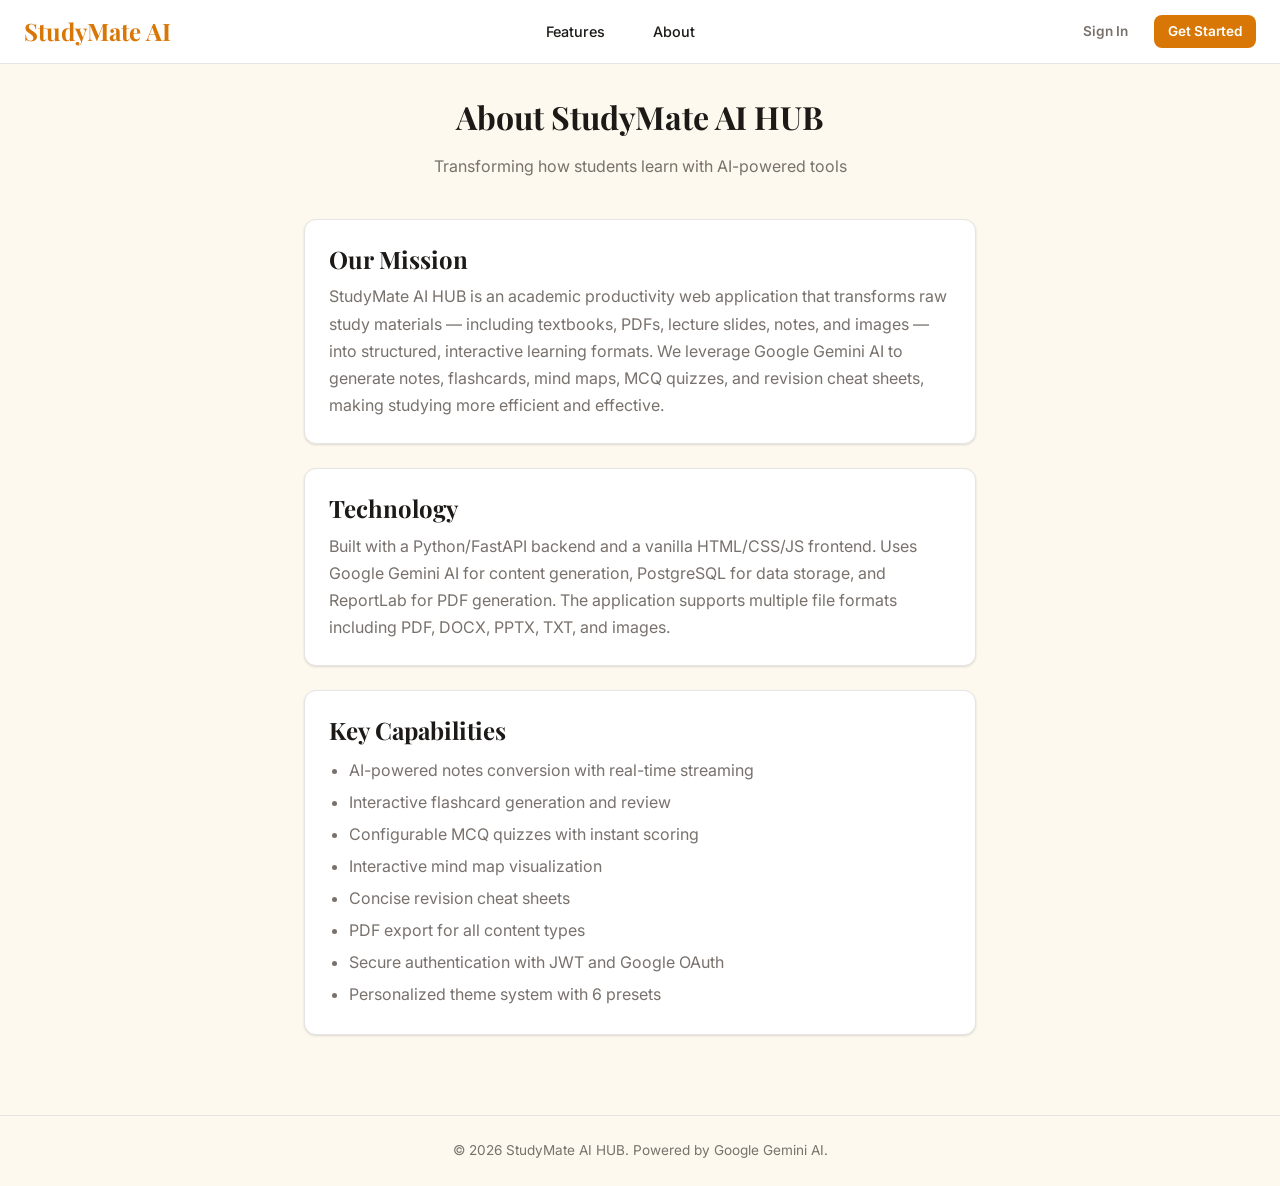
==== static/about.html @ 9b5c784d "Phase 3+4: History, PDF export, API key mgmt, profile, email service, full frontend Backend: - Histo" ====
<!DOCTYPE html>
<html lang="en" data-theme="warm-light">
<head>
  <meta charset="UTF-8">
  <meta name="viewport" content="width=device-width, initial-scale=1.0">
  <title>About — StudyMate AI HUB</title>
  <link rel="preconnect" href="https://fonts.googleapis.com">
  <link href="https://fonts.googleapis.com/css2?family=Playfair+Display:wght@400;700&family=Inter:wght@400;500;600;700&display=swap" rel="stylesheet">
  <link rel="stylesheet" href="/static/css/styles.css">
</head>
<body>
  <header>
    <nav class="navbar">
      <a href="/" class="logo">StudyMate AI</a>
      <ul class="nav-links">
        <li><a href="/features">Features</a></li>
        <li><a href="/about">About</a></li>
      </ul>
      <div id="auth-ui" class="nav-actions">
        <a href="/login" class="btn btn-ghost btn-sm">Sign In</a>
        <a href="/register" class="btn btn-primary btn-sm">Get Started</a>
      </div>
      <button class="mobile-menu-toggle" aria-label="Menu">&#9776;</button>
    </nav>
  </header>

  <main class="page-container-md">
    <h1 style="text-align:center;margin-bottom:16px;">About StudyMate AI HUB</h1>
    <p style="text-align:center;color:var(--color-muted-text);margin-bottom:40px;">Transforming how students learn with AI-powered tools</p>

    <div class="card" style="margin-bottom:24px;">
      <h2>Our Mission</h2>
      <p style="color:var(--color-muted-text);margin-top:8px;line-height:1.7;">
        StudyMate AI HUB is an academic productivity web application that transforms raw study materials — 
        including textbooks, PDFs, lecture slides, notes, and images — into structured, interactive learning formats. 
        We leverage Google Gemini AI to generate notes, flashcards, mind maps, MCQ quizzes, and revision cheat sheets, 
        making studying more efficient and effective.
      </p>
    </div>

    <div class="card" style="margin-bottom:24px;">
      <h2>Technology</h2>
      <p style="color:var(--color-muted-text);margin-top:8px;line-height:1.7;">
        Built with a Python/FastAPI backend and a vanilla HTML/CSS/JS frontend. 
        Uses Google Gemini AI for content generation, PostgreSQL for data storage, 
        and ReportLab for PDF generation. The application supports multiple file formats 
        including PDF, DOCX, PPTX, TXT, and images.
      </p>
    </div>

    <div class="card">
      <h2>Key Capabilities</h2>
      <ul style="color:var(--color-muted-text);margin-top:8px;padding-left:20px;line-height:2;">
        <li>AI-powered notes conversion with real-time streaming</li>
        <li>Interactive flashcard generation and review</li>
        <li>Configurable MCQ quizzes with instant scoring</li>
        <li>Interactive mind map visualization</li>
        <li>Concise revision cheat sheets</li>
        <li>PDF export for all content types</li>
        <li>Secure authentication with JWT and Google OAuth</li>
        <li>Personalized theme system with 6 presets</li>
      </ul>
    </div>
  </main>

  <footer class="footer">
    <p>&copy; 2026 StudyMate AI HUB. Powered by Google Gemini AI.</p>
  </footer>

  <script type="module" src="/static/js/main.js"></script>
</body>
</html>
---- static/css/styles.css ----
:root {
  --color-primary: #d97706;
  --color-background: #fef9ef;
  --color-card: #ffffff;
  --color-text: #1c1917;
  --color-muted-text: #78716c;
  --color-border: #e7e5e4;
  --color-success: #16a34a;
  --color-error: #dc2626;
  --color-warning: #f59e0b;
  --font-heading: 'Playfair Display', Georgia, serif;
  --font-body: 'Inter', system-ui, sans-serif;
  --radius: 12px;
  --shadow: 0 1px 3px rgba(0,0,0,0.08), 0 1px 2px rgba(0,0,0,0.06);
  --shadow-lg: 0 4px 12px rgba(0,0,0,0.1);
  --transition: 200ms ease;
}

[data-theme="pure-light"] {
  --color-primary: #0284c7;
  --color-background: #f0f9ff;
  --color-card: #ffffff;
  --color-text: #0c4a6e;
  --color-muted-text: #64748b;
  --color-border: #e2e8f0;
}

[data-theme="warm-dark"] {
  --color-primary: #f59e0b;
  --color-background: #1c1917;
  --color-card: #292524;
  --color-text: #fafaf9;
  --color-muted-text: #a8a29e;
  --color-border: #44403c;
}

[data-theme="slate-dark"] {
  --color-primary: #94a3b8;
  --color-background: #0f172a;
  --color-card: #1e293b;
  --color-text: #f1f5f9;
  --color-muted-text: #94a3b8;
  --color-border: #334155;
}

[data-theme="midnight-ambient"] {
  --color-primary: #6366f1;
  --color-background: #020617;
  --color-card: #0f172a;
  --color-text: #e0e7ff;
  --color-muted-text: #818cf8;
  --color-border: #1e1b4b;
}

[data-theme="forest-ambient"] {
  --color-primary: #10b981;
  --color-background: #022c22;
  --color-card: #064e3b;
  --color-text: #d1fae5;
  --color-muted-text: #6ee7b7;
  --color-border: #065f46;
}

*, *::before, *::after { box-sizing: border-box; margin: 0; padding: 0; }

html { scroll-behavior: smooth; }

body {
  font-family: var(--font-body);
  background: var(--color-background);
  color: var(--color-text);
  line-height: 1.6;
  min-height: 100vh;
  transition: background var(--transition), color var(--transition);
}

h1, h2, h3, h4, h5, h6 {
  font-family: var(--font-heading);
  font-weight: 700;
  line-height: 1.3;
}

a { color: var(--color-primary); text-decoration: none; transition: opacity var(--transition); }
a:hover { opacity: 0.8; }

/* Navbar */
.navbar {
  position: sticky; top: 0; z-index: 50;
  background: var(--color-card);
  border-bottom: 1px solid var(--color-border);
  padding: 0 24px;
  height: 64px;
  display: flex; align-items: center; justify-content: space-between;
  transition: background var(--transition), border-color var(--transition);
}

.navbar .logo {
  font-family: var(--font-heading);
  font-size: 1.5rem; font-weight: 700;
  color: var(--color-primary);
  display: flex; align-items: center; gap: 8px;
}

.navbar .nav-links { display: flex; align-items: center; gap: 24px; list-style: none; }
.navbar .nav-links a {
  color: var(--color-text);
  font-size: 0.9rem; font-weight: 500;
  padding: 8px 12px; border-radius: 8px;
  transition: background var(--transition), color var(--transition);
}
.navbar .nav-links a:hover { background: var(--color-background); color: var(--color-primary); }

.navbar .nav-actions { display: flex; align-items: center; gap: 12px; }

.btn {
  display: inline-flex; align-items: center; justify-content: center; gap: 8px;
  padding: 10px 20px; border-radius: 8px;
  font-family: var(--font-body); font-size: 0.9rem; font-weight: 600;
  border: none; cursor: pointer;
  transition: all var(--transition);
}
.btn-primary { background: var(--color-primary); color: white; }
.btn-primary:hover { filter: brightness(1.1); transform: translateY(-1px); }
.btn-secondary { background: var(--color-card); color: var(--color-text); border: 1px solid var(--color-border); }
.btn-secondary:hover { border-color: var(--color-primary); color: var(--color-primary); }
.btn-ghost { background: transparent; color: var(--color-muted-text); }
.btn-ghost:hover { background: var(--color-background); color: var(--color-text); }
.btn-danger { background: var(--color-error); color: white; }
.btn-danger:hover { filter: brightness(1.1); }
.btn-sm { padding: 6px 14px; font-size: 0.85rem; }
.btn-lg { padding: 14px 28px; font-size: 1rem; }
.btn:disabled { opacity: 0.5; cursor: not-allowed; transform: none; }

/* Card */
.card {
  background: var(--color-card);
  border: 1px solid var(--color-border);
  border-radius: var(--radius);
  padding: 24px;
  box-shadow: var(--shadow);
  transition: background var(--transition), border-color var(--transition), box-shadow var(--transition);
}
.card:hover { box-shadow: var(--shadow-lg); }

/* Form */
.form-group { margin-bottom: 16px; }
.form-group label {
  display: block; font-size: 0.85rem; font-weight: 600;
  margin-bottom: 6px; color: var(--color-text);
}
.form-input {
  width: 100%; padding: 10px 14px; border-radius: 8px;
  border: 1px solid var(--color-border);
  background: var(--color-background);
  color: var(--color-text);
  font-family: var(--font-body); font-size: 0.95rem;
  transition: border-color var(--transition), box-shadow var(--transition);
}
.form-input:focus { outline: none; border-color: var(--color-primary); box-shadow: 0 0 0 3px color-mix(in srgb, var(--color-primary) 20%, transparent); }
.form-input::placeholder { color: var(--color-muted-text); }
select.form-input { cursor: pointer; }

/* Layout */
.page-container { max-width: 1200px; margin: 0 auto; padding: 32px 24px; }
.page-container-sm { max-width: 480px; margin: 0 auto; padding: 32px 24px; }
.page-container-md { max-width: 720px; margin: 0 auto; padding: 32px 24px; }

.flex { display: flex; }
.flex-col { flex-direction: column; }
.items-center { align-items: center; }
.justify-center { justify-content: center; }
.justify-between { justify-content: space-between; }
.gap-2 { gap: 8px; }
.gap-3 { gap: 12px; }
.gap-4 { gap: 16px; }
.gap-6 { gap: 24px; }
.gap-8 { gap: 32px; }

.grid { display: grid; }
.grid-2 { grid-template-columns: repeat(auto-fit, minmax(280px, 1fr)); }
.grid-3 { grid-template-columns: repeat(auto-fit, minmax(220px, 1fr)); }

/* Auth pages */
.auth-page {
  min-height: 100vh;
  display: flex; align-items: center; justify-content: center;
  padding: 24px;
}

.auth-card {
  background: var(--color-card);
  border: 1px solid var(--color-border);
  border-radius: 16px;
  padding: 40px;
  width: 100%; max-width: 420px;
  box-shadow: var(--shadow-lg);
}

.auth-card h1 {
  font-size: 1.75rem; margin-bottom: 4px;
  text-align: center;
}
.auth-card .subtitle {
  color: var(--color-muted-text); font-size: 0.9rem;
  text-align: center; margin-bottom: 24px;
}

.auth-divider {
  display: flex; align-items: center; gap: 12px;
  margin: 20px 0; color: var(--color-muted-text); font-size: 0.85rem;
}
.auth-divider::before, .auth-divider::after {
  content: ''; flex: 1; height: 1px; background: var(--color-border);
}

/* Upload area */
.upload-zone {
  border: 2px dashed var(--color-border);
  border-radius: var(--radius);
  padding: 40px 24px;
  text-align: center;
  cursor: pointer;
  transition: all var(--transition);
  background: var(--color-background);
}
.upload-zone:hover, .upload-zone.drag-over {
  border-color: var(--color-primary);
  background: color-mix(in srgb, var(--color-primary) 8%, var(--color-background));
}
.upload-zone .icon { font-size: 2.5rem; color: var(--color-primary); margin-bottom: 12px; }
.upload-zone p { color: var(--color-muted-text); font-size: 0.9rem; }

.progress-bar {
  height: 6px; background: var(--color-border); border-radius: 3px;
  margin-top: 16px; overflow: hidden;
}
.progress-bar .fill {
  height: 100%; background: var(--color-primary);
  border-radius: 3px; transition: width 300ms ease;
}

/* Feature output */
.feature-output { margin-top: 24px; }

/* Flashcard */
.flashcard {
  width: 100%; max-width: 480px; height: 280px;
  perspective: 1000px; margin: 0 auto; cursor: pointer;
}
.flashcard-inner {
  position: relative; width: 100%; height: 100%;
  transition: transform 0.5s;
  transform-style: preserve-3d;
}
.flashcard.flipped .flashcard-inner { transform: rotateY(180deg); }
.flashcard-front, .flashcard-back {
  position: absolute; width: 100%; height: 100%;
  backface-visibility: hidden;
  border-radius: var(--radius);
  display: flex; align-items: center; justify-content: center;
  padding: 32px; text-align: center;
  background: var(--color-card);
  border: 1px solid var(--color-border);
  box-shadow: var(--shadow-lg);
}
.flashcard-back { transform: rotateY(180deg); background: color-mix(in srgb, var(--color-primary) 8%, var(--color-card)); }
.flashcard-front .label, .flashcard-back .label {
  position: absolute; top: 12px; font-size: 0.75rem;
  text-transform: uppercase; letter-spacing: 1px;
  color: var(--color-muted-text);
}

/* Quiz */
.quiz-option {
  display: block; width: 100%; padding: 14px 18px;
  border: 2px solid var(--color-border); border-radius: 10px;
  background: var(--color-card); cursor: pointer;
  text-align: left; font-family: var(--font-body);
  font-size: 0.95rem; color: var(--color-text);
  transition: all var(--transition);
}
.quiz-option:hover { border-color: var(--color-primary); }
.quiz-option.selected { border-color: var(--color-primary); background: color-mix(in srgb, var(--color-primary) 12%, var(--color-card)); }
.quiz-option.correct { border-color: var(--color-success); background: color-mix(in srgb, var(--color-success) 12%, var(--color-card)); }
.quiz-option.incorrect { border-color: var(--color-error); background: color-mix(in srgb, var(--color-error) 12%, var(--color-card)); }

/* Mind Map Canvas */
#mindmap-canvas {
  width: 100%; height: 500px;
  border: 1px solid var(--color-border);
  border-radius: var(--radius);
  background: var(--color-card);
  cursor: grab;
}
#mindmap-canvas:active { cursor: grabbing; }

/* Loading spinner */
.spinner {
  width: 32px; height: 32px;
  border: 3px solid var(--color-border);
  border-top-color: var(--color-primary);
  border-radius: 50%;
  animation: spin 0.7s linear infinite;
}
@keyframes spin { to { transform: rotate(360deg); } }

.loading-state {
  display: flex; flex-direction: column; align-items: center;
  gap: 12px; padding: 40px;
  color: var(--color-muted-text);
}

/* SSE output streaming */
.streaming-content {
  line-height: 1.8;
}
.streaming-content h1, .streaming-content h2, .streaming-content h3 {
  margin-top: 20px; margin-bottom: 8px;
}
.streaming-content p { margin-bottom: 12px; }
.streaming-content ul, .streaming-content ol { padding-left: 24px; margin-bottom: 12px; }
.streaming-content li { margin-bottom: 4px; }
.streaming-content code {
  background: var(--color-background); padding: 2px 6px;
  border-radius: 4px; font-size: 0.9em;
}
.streaming-content pre {
  background: var(--color-background); padding: 16px; border-radius: 8px;
  overflow-x: auto; margin-bottom: 16px;
}
.streaming-content pre code { background: none; padding: 0; }

/* History Sidebar */
.history-sidebar {
  position: fixed; left: 0; top: 64px; bottom: 0;
  width: 280px; background: var(--color-card);
  border-right: 1px solid var(--color-border);
  padding: 20px; overflow-y: auto;
  transform: translateX(-100%);
  transition: transform var(--transition);
  z-index: 40;
}
.history-sidebar.open { transform: translateX(0); }
.history-sidebar h2 { font-size: 1.1rem; margin-bottom: 12px; }
.history-item {
  padding: 12px; border-radius: 8px; cursor: pointer;
  border: 1px solid transparent;
  transition: all var(--transition); margin-bottom: 6px;
}
.history-item:hover { background: var(--color-background); border-color: var(--color-border); }
.history-item .title { font-weight: 600; font-size: 0.85rem; }
.history-item .meta { font-size: 0.75rem; color: var(--color-muted-text); margin-top: 4px; }

/* Toast */
.toast {
  position: fixed; top: 80px; right: 24px; z-index: 100;
  padding: 14px 20px; border-radius: 10px;
  font-size: 0.9rem; font-weight: 500;
  box-shadow: var(--shadow-lg);
  transform: translateX(120%); opacity: 0;
  transition: all 300ms ease;
  max-width: 360px;
}
.toast.show { transform: translateX(0); opacity: 1; }
.toast.success { background: var(--color-success); color: white; }
.toast.error { background: var(--color-error); color: white; }
.toast.info { background: var(--color-primary); color: white; }

/* Theme picker */
.theme-grid { display: grid; grid-template-columns: repeat(auto-fit, minmax(100px, 1fr)); gap: 12px; }
.theme-option {
  padding: 16px 12px; border-radius: 10px; cursor: pointer;
  text-align: center; font-size: 0.8rem; font-weight: 500;
  border: 2px solid transparent; transition: all var(--transition);
}
.theme-option:hover { border-color: var(--color-border); }
.theme-option.active { border-color: var(--color-primary); }
.theme-option .preview {
  width: 100%; height: 40px; border-radius: 6px; margin-bottom: 8px;
}

/* Stats cards */
.stat-card {
  text-align: center; padding: 20px;
}
.stat-card .value { font-size: 2rem; font-weight: 700; color: var(--color-primary); }
.stat-card .label { font-size: 0.85rem; color: var(--color-muted-text); margin-top: 4px; }

/* Footer */
.footer {
  text-align: center; padding: 24px;
  color: var(--color-muted-text); font-size: 0.85rem;
  border-top: 1px solid var(--color-border);
  margin-top: 48px;
}

/* Responsive */
.mobile-menu-toggle { display: none; background: none; border: none; font-size: 1.5rem; cursor: pointer; color: var(--color-text); }

@media (max-width: 768px) {
  .mobile-menu-toggle { display: block; }
  .navbar .nav-links { display: none; }
  .navbar .nav-links.open { display: flex; flex-direction: column; position: absolute; top: 64px; left: 0; right: 0; background: var(--color-card); padding: 16px; border-bottom: 1px solid var(--color-border); gap: 8px; }
  .history-sidebar { width: 100%; }
  .page-container { padding: 20px 16px; }
  .auth-card { padding: 24px; }
}

/* Scrollbar */
::-webkit-scrollbar { width: 8px; }
::-webkit-scrollbar-track { background: transparent; }
::-webkit-scrollbar-thumb { background: var(--color-border); border-radius: 4px; }
::-webkit-scrollbar-thumb:hover { background: var(--color-muted-text); }
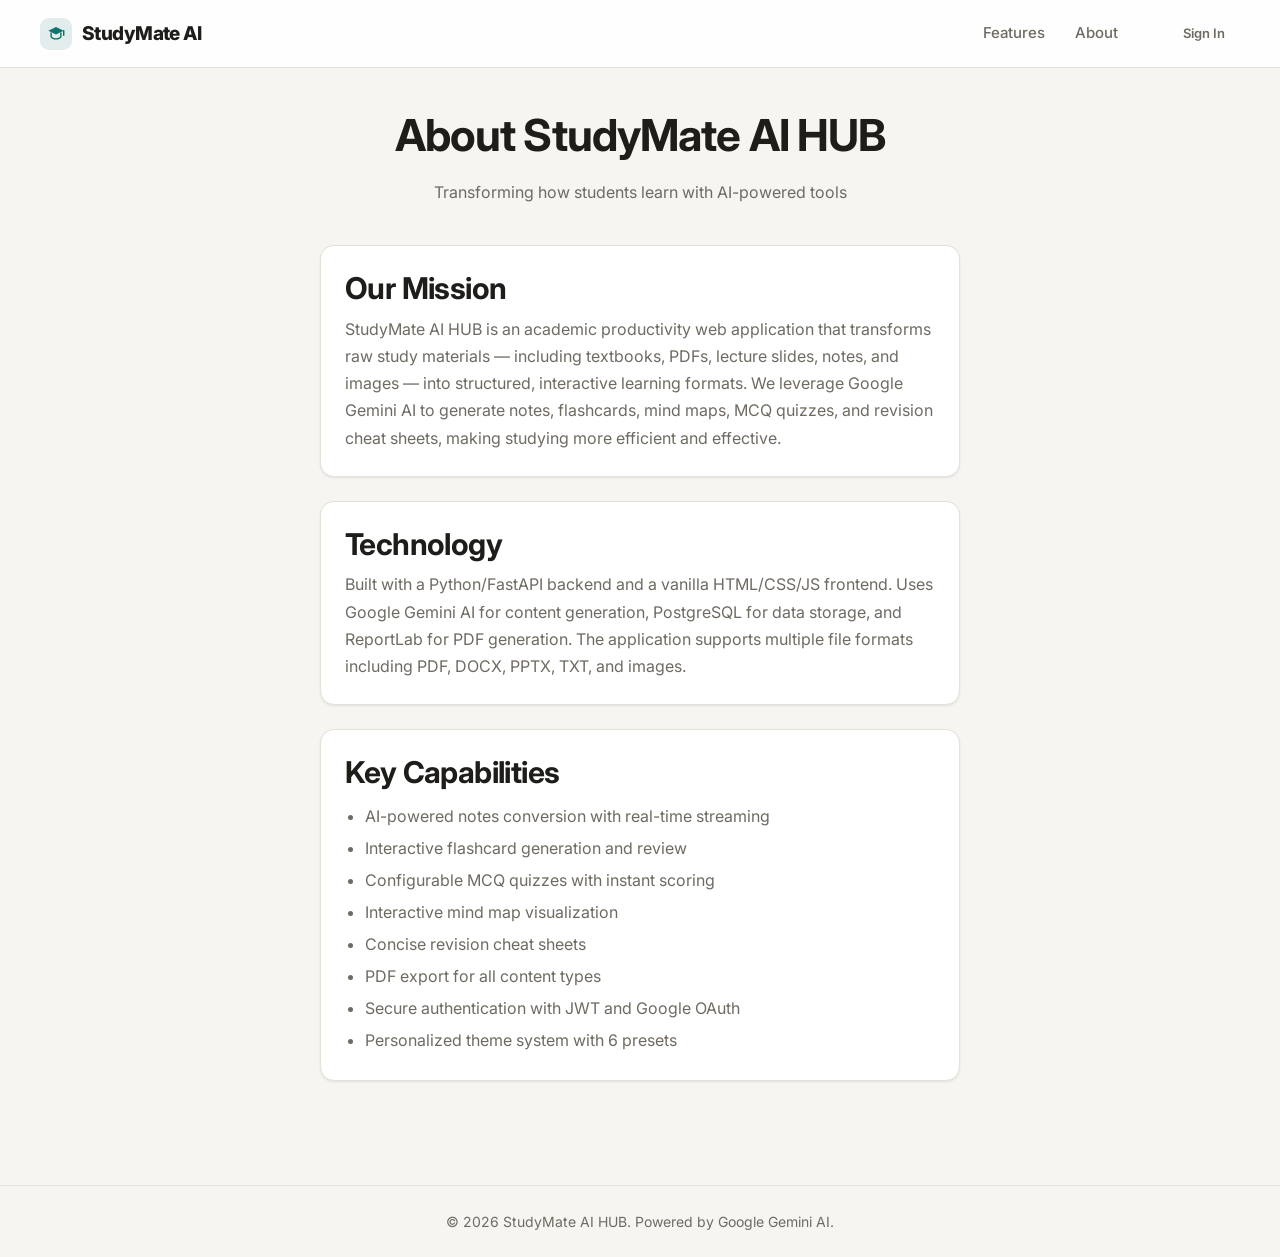
==== commit acdea89e: "Redesign authenticated home page and hide generation controls after successful generation - Replace " ====
--- a/static/about.html
+++ b/static/about.html
@@ -5,26 +5,43 @@
   <meta name="viewport" content="width=device-width, initial-scale=1.0">
   <title>About — StudyMate AI HUB</title>
   <link rel="preconnect" href="https://fonts.googleapis.com">
-  <link href="https://fonts.googleapis.com/css2?family=Playfair+Display:wght@400;700&family=Inter:wght@400;500;600;700&display=swap" rel="stylesheet">
-  <link rel="stylesheet" href="/static/css/styles.css">
+  <link rel="preconnect" href="https://fonts.gstatic.com" crossorigin>
+  <link href="https://fonts.googleapis.com/css2?family=Inter:wght@400;500;600;700;800&display=swap" rel="stylesheet">
+  <link rel="stylesheet" href="/static/css/styles.css?v=8">
 </head>
 <body>
   <header>
-    <nav class="navbar">
-      <a href="/" class="logo">StudyMate AI</a>
-      <ul class="nav-links">
-        <li><a href="/features">Features</a></li>
-        <li><a href="/about">About</a></li>
-      </ul>
-      <div id="auth-ui" class="nav-actions">
-        <a href="/login" class="btn btn-ghost btn-sm">Sign In</a>
-        <a href="/register" class="btn btn-primary btn-sm">Get Started</a>
+    <a class="skip-link" href="#main-content">Skip to content</a>
+    <nav class="navbar" aria-label="Main navigation">
+      <a href="/" class="logo">
+        <svg class="logo-mark" width="32" height="32" viewBox="0 0 32 32" fill="none" aria-hidden="true">
+          <path d="M16 7.5 6.5 12l9.5 4.75L25.5 12 16 7.5Z" fill="currentColor"/>
+          <path d="M10 14.75V19c0 1.5 2.75 3 6 3s6-1.5 6-3v-4.25" stroke="currentColor" stroke-width="1.8" stroke-linecap="round" stroke-linejoin="round"/>
+          <path d="M25.5 12v5.5" stroke="currentColor" stroke-width="1.8" stroke-linecap="round"/>
+        </svg>
+        StudyMate AI
+      </a>
+      <div class="nav-menu" id="nav-menu">
+        <ul class="nav-links">
+          <li class="nav-item nav-app"><a href="/feature/notes">Notes</a></li>
+          <li class="nav-item nav-app"><a href="/feature/flashcards">Flashcards</a></li>
+          <li class="nav-item nav-app"><a href="/feature/quiz">Quiz</a></li>
+          <li class="nav-item nav-app"><a href="/feature/mindmap">Mind Map</a></li>
+          <li class="nav-item nav-app"><a href="/feature/revision">Revision</a></li>
+          <li class="nav-item nav-app"><a href="/history">History</a></li>
+          <li class="nav-item nav-guest"><a href="/features">Features</a></li>
+          <li class="nav-item nav-guest"><a href="/about">About</a></li>
+        </ul>
+        <div id="auth-ui" class="nav-actions"></div>
       </div>
-      <button class="mobile-menu-toggle" aria-label="Menu">&#9776;</button>
+      <button class="mobile-menu-toggle" aria-label="Open menu" aria-expanded="false" aria-controls="nav-menu">
+        <svg class="icon-open" width="20" height="20" viewBox="0 0 24 24" fill="none" stroke="currentColor" stroke-width="2" stroke-linecap="round" aria-hidden="true"><path d="M4 7h16M4 12h16M4 17h16"/></svg>
+        <svg class="icon-close" width="20" height="20" viewBox="0 0 24 24" fill="none" stroke="currentColor" stroke-width="2" stroke-linecap="round" aria-hidden="true"><path d="M6 6l12 12M18 6 6 18"/></svg>
+      </button>
     </nav>
   </header>
 
-  <main class="page-container-md">
+  <main class="page-container-md" id="main-content">
     <h1 style="text-align:center;margin-bottom:16px;">About StudyMate AI HUB</h1>
     <p style="text-align:center;color:var(--color-muted-text);margin-bottom:40px;">Transforming how students learn with AI-powered tools</p>
 
@@ -67,6 +84,6 @@
     <p>&copy; 2026 StudyMate AI HUB. Powered by Google Gemini AI.</p>
   </footer>
 
-  <script type="module" src="/static/js/main.js"></script>
+  <script type="module" src="/static/js/main.js?v=8"></script>
 </body>
 </html>
--- a/static/css/styles.css
+++ b/static/css/styles.css
@@ -1,413 +1,3371 @@
+/* =========================================================================
+   Design tokens
+   ========================================================================= */
+
 :root {
-  --color-primary: #d97706;
-  --color-background: #fef9ef;
+  /* Brand — one confident primary color */
+  --color-primary: #0f766e;
+  --color-primary-strong: color-mix(in srgb, var(--color-primary) 82%, #000);
+  --color-primary-contrast: #ffffff;
+  /* Surfaces */
+  --color-background: #f7f5f1;
   --color-card: #ffffff;
-  --color-text: #1c1917;
-  --color-muted-text: #78716c;
-  --color-border: #e7e5e4;
-  --color-success: #16a34a;
+  --color-text: #1f1d1a;
+  --color-muted-text: #6f6a62;
+  --color-border: #e6e2da;
+  /* Feedback */
+  --color-success: #15803d;
   --color-error: #dc2626;
-  --color-warning: #f59e0b;
-  --font-heading: 'Playfair Display', Georgia, serif;
-  --font-body: 'Inter', system-ui, sans-serif;
-  --radius: 12px;
-  --shadow: 0 1px 3px rgba(0,0,0,0.08), 0 1px 2px rgba(0,0,0,0.06);
-  --shadow-lg: 0 4px 12px rgba(0,0,0,0.1);
-  --transition: 200ms ease;
-}
+  --color-warning: #b45309;
+  /* Aliases (kept in sync dynamically — themes + custom theme set the names above) */
+  --color-surface: var(--color-card);
+  --color-muted: var(--color-muted-text);
+  /* Typography */
+  --font-heading: 'Inter', system-ui, -apple-system, 'Segoe UI', sans-serif;
+  --font-body: 'Inter', system-ui, -apple-system, 'Segoe UI', sans-serif;
+  --fs-page: clamp(2.125rem, 4.2vw, 2.75rem);
+  --fs-section: clamp(1.625rem, 2.6vw, 1.875rem);
+  --fs-card-title: 1.375rem;
+  --fs-body: 1rem;
+  --fs-sm: 0.9375rem;
+  --fs-xs: 0.8125rem;
+  /* Spacing */
+  --space-xs: 8px;
+  --space-sm: 12px;
+  --space-md: 16px;
+  --space-lg: 24px;
+  --space-xl: 40px;
+  --space-2xl: 64px;
+  /* Radius */
+  --radius-sm: 8px;
+  --radius-md: 10px;
+  --radius-lg: 14px;
+  /* Shadows — soft, restrained */
+  --shadow-sm: 0 1px 2px rgba(20, 20, 18, 0.05), 0 1px 3px rgba(20, 20, 18, 0.04);
+  --shadow-md: 0 2px 4px rgba(20, 20, 18, 0.05), 0 8px 20px rgba(20, 20, 18, 0.08);
+  --shadow-lg: 0 4px 8px rgba(20, 20, 18, 0.06), 0 16px 40px rgba(20, 20, 18, 0.12);
+  --shadow-xl: 0 24px 60px rgba(20, 20, 18, 0.18);
+  /* Layout */
+  --container-width: 1200px;
+  --max-content-width: 800px;
+  /* Motion — subtle */
+  --transition: 180ms ease-out;
+}
+
+/* Theme presets */
 
 [data-theme="pure-light"] {
-  --color-primary: #0284c7;
-  --color-background: #f0f9ff;
+  --color-primary: #0369a1;
+  --color-primary-contrast: #ffffff;
+  --color-background: #f5f8fb;
   --color-card: #ffffff;
-  --color-text: #0c4a6e;
-  --color-muted-text: #64748b;
-  --color-border: #e2e8f0;
+  --color-text: #10202f;
+  --color-muted-text: #5c6b7a;
+  --color-border: #e1e8ef;
 }
 
 [data-theme="warm-dark"] {
-  --color-primary: #f59e0b;
-  --color-background: #1c1917;
-  --color-card: #292524;
-  --color-text: #fafaf9;
+  --color-primary: #2dd4bf;
+  --color-primary-strong: color-mix(in srgb, var(--color-primary) 82%, #000);
+  --color-primary-contrast: #06231f;
+  --color-background: #1b1917;
+  --color-card: #26231f;
+  --color-text: #f5f3ef;
   --color-muted-text: #a8a29e;
-  --color-border: #44403c;
+  --color-border: #3a3630;
 }
 
 [data-theme="slate-dark"] {
-  --color-primary: #94a3b8;
+  --color-primary: #38bdf8;
+  --color-primary-strong: color-mix(in srgb, var(--color-primary) 82%, #000);
+  --color-primary-contrast: #04222f;
   --color-background: #0f172a;
-  --color-card: #1e293b;
-  --color-text: #f1f5f9;
+  --color-card: #1c2936;
+  --color-text: #eef2f7;
   --color-muted-text: #94a3b8;
-  --color-border: #334155;
+  --color-border: #2b3a4d;
 }
 
 [data-theme="midnight-ambient"] {
-  --color-primary: #6366f1;
-  --color-background: #020617;
-  --color-card: #0f172a;
-  --color-text: #e0e7ff;
-  --color-muted-text: #818cf8;
-  --color-border: #1e1b4b;
+  --color-primary: #818cf8;
+  --color-primary-strong: color-mix(in srgb, var(--color-primary) 82%, #000);
+  --color-primary-contrast: #101127;
+  --color-background: #0b1020;
+  --color-card: #141b30;
+  --color-text: #e6e9f5;
+  --color-muted-text: #9aa3c7;
+  --color-border: #232c47;
 }
 
 [data-theme="forest-ambient"] {
-  --color-primary: #10b981;
-  --color-background: #022c22;
-  --color-card: #064e3b;
-  --color-text: #d1fae5;
-  --color-muted-text: #6ee7b7;
-  --color-border: #065f46;
-}
-
-*, *::before, *::after { box-sizing: border-box; margin: 0; padding: 0; }
-
-html { scroll-behavior: smooth; }
+  --color-primary: #34d399;
+  --color-primary-strong: color-mix(in srgb, var(--color-primary) 82%, #000);
+  --color-primary-contrast: #052e21;
+  --color-background: #071f1a;
+  --color-card: #0d2c24;
+  --color-text: #dff5ec;
+  --color-muted-text: #7fd8bd;
+  --color-border: #134a3b;
+}
+
+/* =========================================================================
+   Reset & base
+   ========================================================================= */
+
+*, *::before, *::after {
+  box-sizing: border-box;
+  margin: 0;
+  padding: 0;
+}
+
+html {
+  scroll-behavior: smooth;
+  -webkit-text-size-adjust: 100%;
+}
 
 body {
   font-family: var(--font-body);
   background: var(--color-background);
   color: var(--color-text);
-  line-height: 1.6;
+  font-size: var(--fs-body);
+  line-height: 1.65;
   min-height: 100vh;
+  overflow-x: clip;
+  text-rendering: optimizeLegibility;
+  -webkit-font-smoothing: antialiased;
   transition: background var(--transition), color var(--transition);
 }
 
 h1, h2, h3, h4, h5, h6 {
   font-family: var(--font-heading);
   font-weight: 700;
-  line-height: 1.3;
-}
-
-a { color: var(--color-primary); text-decoration: none; transition: opacity var(--transition); }
-a:hover { opacity: 0.8; }
-
-/* Navbar */
+  line-height: 1.25;
+  letter-spacing: -0.02em;
+}
+
+h1 {
+  font-size: var(--fs-page);
+}
+
+h2 {
+  font-size: var(--fs-section);
+}
+
+h3 {
+  font-size: var(--fs-card-title);
+}
+
+h4 {
+  font-size: 1.125rem;
+}
+
+p {
+  line-height: 1.65;
+}
+
+a {
+  color: var(--color-primary);
+  text-decoration: none;
+  transition: color var(--transition);
+}
+
+a:hover {
+  color: var(--color-primary-strong);
+}
+
+img, svg, video, canvas {
+  max-width: 100%;
+}
+
+button {
+  font-family: inherit;
+}
+
+[hidden] {
+  display: none !important;
+}
+
+:focus-visible {
+  outline: 2px solid var(--color-primary);
+  outline-offset: 2px;
+}
+
+::selection {
+  background: color-mix(in srgb, var(--color-primary) 22%, transparent);
+}
+
+/* =========================================================================
+   Layout utilities
+   ========================================================================= */
+
+.page-container {
+  max-width: var(--container-width);
+  margin: 0 auto;
+  padding: var(--space-xl) clamp(16px, 4vw, 40px);
+}
+
+.page-container-sm {
+  max-width: 480px;
+  margin: 0 auto;
+  padding: var(--space-xl) clamp(16px, 4vw, 40px);
+}
+
+.page-container-md {
+  max-width: 720px;
+  margin: 0 auto;
+  padding: var(--space-xl) clamp(16px, 4vw, 40px);
+}
+
+.flex {
+  display: flex;
+}
+
+.flex-col {
+  flex-direction: column;
+}
+
+.items-center {
+  align-items: center;
+}
+
+.justify-center {
+  justify-content: center;
+}
+
+.justify-between {
+  justify-content: space-between;
+}
+
+.gap-2 {
+  gap: var(--space-xs);
+}
+
+.gap-3 {
+  gap: var(--space-sm);
+}
+
+.gap-4 {
+  gap: var(--space-md);
+}
+
+.gap-6 {
+  gap: var(--space-lg);
+}
+
+.gap-8 {
+  gap: var(--space-xl);
+}
+
+.grid {
+  display: grid;
+}
+
+.grid-2 {
+  grid-template-columns: repeat(auto-fit, minmax(280px, 1fr));
+}
+
+.grid-3 {
+  grid-template-columns: repeat(auto-fit, minmax(220px, 1fr));
+}
+
+/* =========================================================================
+   Navbar
+   ========================================================================= */
+
+.skip-link {
+  position: absolute;
+  left: var(--space-md);
+  top: -64px;
+  z-index: 100;
+  padding: 10px 18px;
+  border-radius: var(--radius-md);
+  background: var(--color-primary);
+  color: var(--color-primary-contrast);
+  font-size: var(--fs-sm);
+  font-weight: 600;
+  transition: top var(--transition);
+}
+
+.skip-link:focus {
+  top: 12px;
+}
+
 .navbar {
-  position: sticky; top: 0; z-index: 50;
+  position: sticky;
+  top: 0;
+  z-index: 60;
+  height: 68px;
+  display: flex;
+  align-items: center;
+  justify-content: space-between;
+  gap: var(--space-lg);
+  padding: 0 clamp(16px, 4vw, 40px);
   background: var(--color-card);
   border-bottom: 1px solid var(--color-border);
-  padding: 0 24px;
-  height: 64px;
-  display: flex; align-items: center; justify-content: space-between;
   transition: background var(--transition), border-color var(--transition);
 }
 
+@supports ((-webkit-backdrop-filter: blur(8px)) or (backdrop-filter: blur(8px))) {
+  .navbar {
+    background: color-mix(in srgb, var(--color-card) 88%, transparent);
+    -webkit-backdrop-filter: blur(12px);
+    backdrop-filter: blur(12px);
+  }
+}
+
 .navbar .logo {
+  display: inline-flex;
+  align-items: center;
+  gap: 10px;
   font-family: var(--font-heading);
-  font-size: 1.5rem; font-weight: 700;
+  font-size: 1.1875rem;
+  font-weight: 800;
+  letter-spacing: -0.03em;
+  color: var(--color-text);
+  flex-shrink: 0;
+}
+
+.navbar .logo:hover {
+  color: var(--color-text);
+  opacity: 0.85;
+}
+
+.logo-mark {
+  flex-shrink: 0;
+  width: 32px;
+  height: 32px;
   color: var(--color-primary);
-  display: flex; align-items: center; gap: 8px;
-}
-
-.navbar .nav-links { display: flex; align-items: center; gap: 24px; list-style: none; }
+  background: color-mix(in srgb, var(--color-primary) 12%, transparent);
+  border-radius: 9px;
+  padding: 3px;
+}
+
+.nav-menu {
+  display: flex;
+  align-items: center;
+  gap: clamp(18px, 3vw, 36px);
+  margin-left: auto;
+}
+
+.navbar .nav-links {
+  display: flex;
+  align-items: center;
+  gap: 2px;
+  list-style: none;
+}
+
+.nav-item {
+  display: none;
+}
+
+.nav-item.nav-guest {
+  display: list-item;
+}
+
+body.is-authenticated .nav-item.nav-guest {
+  display: none;
+}
+
+body.is-authenticated .nav-item.nav-app {
+  display: list-item;
+}
+
+body.is-authenticated .nav-item.nav-home {
+  display: list-item;
+}
+
 .navbar .nav-links a {
+  display: block;
+  padding: 9px 14px;
+  border-radius: var(--radius-sm);
+  color: var(--color-muted-text);
+  font-size: var(--fs-sm);
+  font-weight: 500;
+  transition: background var(--transition), color var(--transition);
+}
+
+.navbar .nav-links a:hover {
   color: var(--color-text);
-  font-size: 0.9rem; font-weight: 500;
-  padding: 8px 12px; border-radius: 8px;
-  transition: background var(--transition), color var(--transition);
-}
-.navbar .nav-links a:hover { background: var(--color-background); color: var(--color-primary); }
-
-.navbar .nav-actions { display: flex; align-items: center; gap: 12px; }
+  background: color-mix(in srgb, var(--color-text) 6%, transparent);
+}
+
+.navbar .nav-links a.active {
+  color: var(--color-primary);
+  background: color-mix(in srgb, var(--color-primary) 10%, transparent);
+  font-weight: 600;
+}
+
+.nav-actions {
+  display: flex;
+  align-items: center;
+  gap: 10px;
+  flex-shrink: 0;
+}
+
+.mobile-menu-toggle {
+  display: none;
+  align-items: center;
+  justify-content: center;
+  width: 44px;
+  height: 44px;
+  margin-left: auto;
+  border: 1px solid var(--color-border);
+  border-radius: var(--radius-md);
+  background: var(--color-card);
+  color: var(--color-text);
+  cursor: pointer;
+  transition: background var(--transition), border-color var(--transition);
+}
+
+.mobile-menu-toggle:hover {
+  border-color: var(--color-primary);
+  color: var(--color-primary);
+}
+
+.mobile-menu-toggle .icon-close {
+  display: none;
+}
+
+.mobile-menu-toggle[aria-expanded="true"] .icon-open {
+  display: none;
+}
+
+.mobile-menu-toggle[aria-expanded="true"] .icon-close {
+  display: block;
+}
+
+/* =========================================================================
+   Buttons
+   ========================================================================= */
 
 .btn {
-  display: inline-flex; align-items: center; justify-content: center; gap: 8px;
-  padding: 10px 20px; border-radius: 8px;
-  font-family: var(--font-body); font-size: 0.9rem; font-weight: 600;
-  border: none; cursor: pointer;
-  transition: all var(--transition);
-}
-.btn-primary { background: var(--color-primary); color: white; }
-.btn-primary:hover { filter: brightness(1.1); transform: translateY(-1px); }
-.btn-secondary { background: var(--color-card); color: var(--color-text); border: 1px solid var(--color-border); }
-.btn-secondary:hover { border-color: var(--color-primary); color: var(--color-primary); }
-.btn-ghost { background: transparent; color: var(--color-muted-text); }
-.btn-ghost:hover { background: var(--color-background); color: var(--color-text); }
-.btn-danger { background: var(--color-error); color: white; }
-.btn-danger:hover { filter: brightness(1.1); }
-.btn-sm { padding: 6px 14px; font-size: 0.85rem; }
-.btn-lg { padding: 14px 28px; font-size: 1rem; }
-.btn:disabled { opacity: 0.5; cursor: not-allowed; transform: none; }
-
-/* Card */
+  display: inline-flex;
+  align-items: center;
+  justify-content: center;
+  gap: 8px;
+  min-height: 44px;
+  padding: 11px 20px;
+  border: 1px solid transparent;
+  border-radius: var(--radius-md);
+  font-family: var(--font-body);
+  font-size: var(--fs-sm);
+  font-weight: 600;
+  line-height: 1.2;
+  white-space: nowrap;
+  cursor: pointer;
+  transition: background var(--transition), color var(--transition),              border-color var(--transition), box-shadow var(--transition),              transform var(--transition);
+}
+
+.btn-primary {
+  background: var(--color-primary);
+  color: var(--color-primary-contrast);
+  box-shadow: var(--shadow-sm);
+}
+
+.btn-primary:hover {
+  background: var(--color-primary-strong);
+  color: var(--color-primary-contrast);
+  transform: translateY(-1px);
+  box-shadow: var(--shadow-md);
+}
+
+.btn-primary:active {
+  transform: translateY(0);
+  box-shadow: var(--shadow-sm);
+}
+
+.btn-secondary {
+  background: var(--color-card);
+  color: var(--color-text);
+  border-color: var(--color-border);
+}
+
+.btn-secondary:hover {
+  border-color: color-mix(in srgb, var(--color-primary) 55%, var(--color-border));
+  color: var(--color-primary);
+  background: color-mix(in srgb, var(--color-primary) 5%, var(--color-card));
+}
+
+.btn-ghost {
+  background: transparent;
+  color: var(--color-muted-text);
+}
+
+.btn-ghost:hover {
+  background: color-mix(in srgb, var(--color-text) 6%, transparent);
+  color: var(--color-text);
+}
+
+.btn-danger {
+  background: var(--color-error);
+  color: #ffffff;
+}
+
+.btn-danger:hover {
+  background: color-mix(in srgb, var(--color-error) 85%, #000);
+  color: #ffffff;
+}
+
+.btn-sm {
+  min-height: 38px;
+  padding: 7px 14px;
+  font-size: var(--fs-xs);
+  border-radius: var(--radius-sm);
+}
+
+.btn-lg {
+  min-height: 52px;
+  padding: 14px 28px;
+  font-size: 1.0625rem;
+  border-radius: var(--radius-md);
+}
+
+.btn:disabled {
+  opacity: 0.5;
+  cursor: not-allowed;
+  transform: none;
+  box-shadow: none;
+}
+
+.btn:focus-visible,.quiz-option:focus-visible {
+  outline: none;
+  box-shadow: 0 0 0 3px color-mix(in srgb, var(--color-primary) 28%, transparent);
+}
+
+/* Profile */
+
+.profile-link {
+  display: inline-flex;
+  align-items: center;
+  justify-content: center;
+  width: 40px;
+  height: 40px;
+  border-radius: 50%;
+  overflow: hidden;
+  color: var(--color-primary);
+  background: color-mix(in srgb, var(--color-primary) 12%, transparent);
+  border: 1px solid color-mix(in srgb, var(--color-primary) 24%, transparent);
+  font-weight: 700;
+  transition: background var(--transition), border-color var(--transition);
+}
+
+.profile-link:hover {
+  border-color: var(--color-primary);
+}
+
+.nav-account {
+  display: inline-flex;
+  align-items: center;
+  justify-content: center;
+  width: 44px;
+  height: 44px;
+  flex-shrink: 0;
+  border-radius: 50%;
+  overflow: hidden;
+  color: var(--color-primary);
+  background: color-mix(in srgb, var(--color-primary) 12%, transparent);
+  border: 1px solid color-mix(in srgb, var(--color-primary) 24%, transparent);
+  font-weight: 700;
+  transition: background var(--transition), border-color var(--transition),              box-shadow var(--transition);
+}
+
+.nav-account:hover {
+  border-color: var(--color-primary);
+  box-shadow: var(--shadow-sm);
+}
+
+.nav-account:focus-visible,.nav-actions .btn:focus-visible {
+  outline: none;
+  box-shadow: 0 0 0 3px color-mix(in srgb, var(--color-primary) 28%, transparent);
+}
+
+.profile-avatar, .profile-avatar-fallback {
+  width: 100%;
+  height: 100%;
+  object-fit: cover;
+}
+
+.profile-avatar-fallback {
+  display: flex;
+  align-items: center;
+  justify-content: center;
+  font-size: var(--fs-sm);
+  font-weight: 700;
+}
+
+/* =========================================================================
+   Cards
+   ========================================================================= */
+
 .card {
   background: var(--color-card);
   border: 1px solid var(--color-border);
-  border-radius: var(--radius);
-  padding: 24px;
-  box-shadow: var(--shadow);
+  border-radius: var(--radius-lg);
+  padding: var(--space-lg);
+  box-shadow: var(--shadow-sm);
   transition: background var(--transition), border-color var(--transition), box-shadow var(--transition);
 }
-.card:hover { box-shadow: var(--shadow-lg); }
-
-/* Form */
-.form-group { margin-bottom: 16px; }
+
+a.card {
+  display: block;
+  color: inherit;
+  transition: background var(--transition), border-color var(--transition),              box-shadow var(--transition), transform var(--transition);
+}
+
+a.card:hover {
+  border-color: color-mix(in srgb, var(--color-primary) 45%, var(--color-border));
+  box-shadow: var(--shadow-md);
+  transform: translateY(-2px);
+  color: inherit;
+}
+
+/* =========================================================================
+   Forms
+   ========================================================================= */
+
+.form-group {
+  margin-bottom: var(--space-md);
+}
+
 .form-group label {
-  display: block; font-size: 0.85rem; font-weight: 600;
-  margin-bottom: 6px; color: var(--color-text);
-}
+  display: block;
+  font-size: 0.875rem;
+  font-weight: 600;
+  margin-bottom: var(--space-xs);
+  color: var(--color-text);
+}
+
 .form-input {
-  width: 100%; padding: 10px 14px; border-radius: 8px;
+  width: 100%;
+  min-height: 44px;
+  padding: 10px 14px;
+  border-radius: var(--radius-md);
   border: 1px solid var(--color-border);
+  background: var(--color-card);
+  color: var(--color-text);
+  font-family: var(--font-body);
+  font-size: var(--fs-body);
+  transition: border-color var(--transition), box-shadow var(--transition);
+}
+
+.form-input::placeholder {
+  color: var(--color-muted-text);
+}
+
+.form-input:focus {
+  outline: none;
+  border-color: var(--color-primary);
+}
+
+.form-input:focus-visible {
+  outline: none;
+  border-color: var(--color-primary);
+  box-shadow: 0 0 0 3px color-mix(in srgb, var(--color-primary) 22%, transparent);
+}
+
+select.form-input {
+  cursor: pointer;
+}
+
+/* Password visibility toggle */
+
+.password-wrapper {
+  position: relative;
+}
+
+.password-wrapper .form-input {
+  padding-right: 46px;
+}
+
+.password-toggle {
+  position: absolute;
+  top: 50%;
+  right: 8px;
+  transform: translateY(-50%);
+  width: 36px;
+  height: 36px;
+  display: flex;
+  align-items: center;
+  justify-content: center;
+  background: none;
+  border: none;
+  border-radius: var(--radius-sm);
+  cursor: pointer;
+  color: var(--color-muted-text);
+  line-height: 1;
+  transition: color var(--transition), background var(--transition);
+}
+
+.password-toggle:hover {
+  color: var(--color-primary);
+  background: color-mix(in srgb, var(--color-primary) 10%, transparent);
+}
+
+.password-toggle svg {
+  display: block;
+}
+
+/* =========================================================================
+   Feature header
+   ========================================================================= */
+
+.feature-header {
+  margin-bottom: var(--space-xl);
+}
+
+.feature-header h1 {
+  font-size: var(--fs-page);
+  margin-bottom: var(--space-xs);
+  letter-spacing: -0.03em;
+}
+
+.feature-header p {
+  color: var(--color-muted-text);
+  font-size: 1.0625rem;
+}
+
+/* =========================================================================
+   Upload
+   ========================================================================= */
+
+.upload-area {
+  margin-bottom: var(--space-2xl);
+}
+
+.upload-zone {
+  border: 2px dashed var(--color-border);
+  border-radius: var(--radius-lg);
+  padding: 48px var(--space-lg);
+  text-align: center;
+  cursor: pointer;
+  background: var(--color-card);
+  transition: border-color var(--transition), background var(--transition), box-shadow var(--transition);
+}
+
+.upload-zone:hover,.upload-zone.drag-over {
+  border-color: var(--color-primary);
+  background: color-mix(in srgb, var(--color-primary) 6%, var(--color-card));
+  box-shadow: var(--shadow-sm);
+}
+
+.progress-bar {
+  height: 6px;
+  background: color-mix(in srgb, var(--color-border) 70%, var(--color-card));
+  border-radius: 3px;
+  margin-top: var(--space-lg);
+  overflow: hidden;
+}
+
+.progress-bar .fill {
+  height: 100%;
+  background: var(--color-primary);
+  border-radius: 3px;
+  transition: width 300ms ease;
+}
+
+/* File info card */
+
+.file-info-card {
+  background: var(--color-card);
+  border: 1px solid var(--color-border);
+  border-radius: var(--radius-lg);
+  padding: var(--space-md) var(--space-lg);
+  display: flex;
+  align-items: center;
+  justify-content: space-between;
+  gap: var(--space-md);
+  box-shadow: var(--shadow-sm);
+  margin-bottom: var(--space-lg);
+  animation: fadeIn 0.3s ease;
+}
+
+.file-info-content {
+  display: flex;
+  align-items: center;
+  gap: var(--space-md);
+  min-width: 0;
+}
+
+.file-icon {
+  display: inline-flex;
+  align-items: center;
+  justify-content: center;
+  width: 44px;
+  height: 44px;
+  flex-shrink: 0;
+  border-radius: var(--radius-md);
+  color: var(--color-primary);
+  background: color-mix(in srgb, var(--color-primary) 10%, transparent);
+}
+
+.file-icon svg {
+  width: 20px;
+  height: 20px;
+}
+
+.file-details {
+  display: flex;
+  flex-direction: column;
+  gap: 4px;
+  min-width: 0;
+}
+
+.file-name {
+  font-weight: 600;
+  font-size: var(--fs-sm);
+  overflow-wrap: anywhere;
+}
+
+.file-size {
+  font-size: var(--fs-xs);
+  color: var(--color-muted-text);
+}
+
+.file-status {
+  font-size: var(--fs-xs);
+  font-weight: 600;
+  padding: 3px 10px;
+  border-radius: 999px;
+  display: inline-block;
+  width: fit-content;
+}
+
+.file-status.success {
+  background: color-mix(in srgb, var(--color-success) 14%, transparent);
+  color: var(--color-success);
+}
+
+.file-status.error {
+  background: color-mix(in srgb, var(--color-error) 14%, transparent);
+  color: var(--color-error);
+}
+
+.file-status.info {
+  background: color-mix(in srgb, var(--color-primary) 14%, transparent);
+  color: var(--color-primary);
+}
+
+/* =========================================================================
+   Feature controls
+   ========================================================================= */
+
+.feature-controls {
+  margin-bottom: var(--space-lg);
+  animation: fadeIn 0.3s ease;
+  transition: opacity 180ms ease-out;
+}
+.feature-controls.is-fading-out {
+  opacity: 0;
+}
+
+.controls-row {
+  display: flex;
+  gap: var(--space-sm);
+  align-items: center;
+  flex-wrap: wrap;
+}
+
+/* =========================================================================
+   Loading states
+   ========================================================================= */
+
+.loading-screen {
+  background: var(--color-card);
+  border: 1px solid var(--color-border);
+  border-radius: var(--radius-lg);
+  padding: 64px var(--space-lg);
+  text-align: center;
+  margin-bottom: var(--space-xl);
+  animation: fadeIn 0.3s ease;
+}
+
+.loading-content {
+  max-width: 400px;
+  margin: 0 auto;
+}
+
+.loading-spinner {
+  width: 44px;
+  height: 44px;
+  border: 3px solid var(--color-border);
+  border-top-color: var(--color-primary);
+  border-radius: 50%;
+  animation: spin 0.8s linear infinite;
+  margin: 0 auto var(--space-lg);
+}
+
+.loading-spinner.inline {
+  width: 20px;
+  height: 20px;
+  border-width: 2px;
+  margin: 0;
+}
+
+.loading-state {
+  display: flex;
+  align-items: center;
+  justify-content: center;
+  padding: var(--space-xl);
+}
+
+.spinner {
+  width: 32px;
+  height: 32px;
+  border: 3px solid var(--color-border);
+  border-top-color: var(--color-primary);
+  border-radius: 50%;
+  animation: spin 0.8s linear infinite;
+}
+
+@keyframes spin {
+  to {
+    transform: rotate(360deg);
+  }
+}
+
+.loading-steps {
+  display: flex;
+  flex-direction: column;
+  gap: var(--space-xs);
+  text-align: left;
+}
+
+.loading-step {
+  padding: 10px var(--space-md);
+  border-radius: var(--radius-sm);
+  font-size: var(--fs-sm);
+  color: var(--color-muted-text);
+  display: flex;
+  align-items: center;
+  gap: 10px;
+  transition: all 0.4s ease;
+}
+
+.loading-step::before {
+  content: '';
+  width: 20px;
+  height: 20px;
+  border: 2px solid var(--color-border);
+  border-radius: 50%;
+  flex-shrink: 0;
+  transition: all 0.4s ease;
+}
+
+.loading-step.active {
+  color: var(--color-text);
+  font-weight: 500;
+}
+
+.loading-step.active::before {
+  border-color: var(--color-primary);
+  background: var(--color-primary);
+  box-shadow: 0 0 0 3px color-mix(in srgb, var(--color-primary) 20%, transparent);
+}
+
+.loading-step.done {
+  color: var(--color-success);
+}
+
+.loading-step.done::before {
+  content: '✓';
+  display: flex;
+  align-items: center;
+  justify-content: center;
+  font-size: 12px;
+  font-weight: 700;
+  border-color: var(--color-success);
+  background: var(--color-success);
+  color: white;
+}
+
+/* =========================================================================
+   Feature output
+   ========================================================================= */
+
+.feature-output {
+  margin-top: var(--space-sm);
+  animation: fadeIn 0.4s ease;
+}
+
+.output-header {
+  display: flex;
+  justify-content: space-between;
+  align-items: center;
+  gap: var(--space-md);
+  margin-bottom: var(--space-lg);
+  padding-bottom: var(--space-md);
+  border-bottom: 1px solid var(--color-border);
+}
+
+.output-header h2 {
+  font-size: var(--fs-section);
+}
+
+/* =========================================================================
+   Notes / Revision — document-style reading canvas
+   ========================================================================= */
+
+.notes-document {
+  max-width: 760px;
+  margin: 0 auto;
+  background: var(--color-card);
+  border: 1px solid var(--color-border);
+  border-radius: var(--radius-lg);
+  box-shadow: var(--shadow-md);
+  padding: 56px 64px;
+}
+
+.notes-content {
+  font-size: var(--fs-body);
+  line-height: 1.75;
+  color: var(--color-text);
+}
+
+.notes-content h1 {
+  font-size: 2rem;
+  font-weight: 700;
+  line-height: 1.25;
+  color: var(--color-primary);
+  margin: 0 0 var(--space-sm);
+  padding-bottom: 14px;
+  border-bottom: 2px solid var(--color-border);
+}
+
+.notes-content h1:not(:first-child) {
+  margin-top: 40px;
+}
+
+.notes-content h2 {
+  font-size: 1.5rem;
+  font-weight: 700;
+  line-height: 1.3;
+  color: var(--color-text);
+  margin: 40px 0 var(--space-sm);
+  padding-bottom: var(--space-xs);
+  border-bottom: 1px solid var(--color-border);
+}
+
+.notes-content h3 {
+  font-size: 1.2rem;
+  font-weight: 600;
+  color: var(--color-text);
+  margin: 28px 0 10px;
+}
+
+.notes-content h4 {
+  font-size: 1.05rem;
+  font-weight: 600;
+  color: var(--color-text);
+  margin: 22px 0 var(--space-xs);
+}
+
+.notes-content p {
+  margin: 0 0 var(--space-md);
+}
+
+.notes-content strong {
+  font-weight: 700;
+  color: inherit;
+}
+
+.notes-content em {
+  font-style: italic;
+  color: inherit;
+}
+
+.notes-content ul, .notes-content ol {
+  margin: 0 0 var(--space-md);
+  padding-left: 26px;
+}
+
+.notes-content li {
+  margin-bottom: 6px;
+}
+
+.notes-content li::marker {
+  color: var(--color-muted-text);
+}
+
+.notes-content li > ul, .notes-content li > ol {
+  margin: 6px 0 0;
+}
+
+.notes-content li p {
+  margin-bottom: 6px;
+}
+
+.notes-content code {
+  background: color-mix(in srgb, var(--color-border) 40%, var(--color-card));
+  border: 1px solid var(--color-border);
+  padding: 1px 6px;
+  border-radius: 4px;
+  font-size: 0.875em;
+  font-family: 'JetBrains Mono', 'Fira Code', Consolas, monospace;
+  color: inherit;
+}
+
+.notes-content pre {
+  background: color-mix(in srgb, var(--color-border) 25%, var(--color-card));
+  border: 1px solid var(--color-border);
+  padding: var(--space-md) 20px;
+  border-radius: var(--radius-sm);
+  overflow-x: auto;
+  margin: 0 0 20px;
+  font-size: 0.875rem;
+  line-height: 1.6;
+}
+
+.notes-content pre code {
+  background: none;
+  border: none;
+  padding: 0;
+}
+
+.notes-content blockquote {
+  border-left: 3px solid var(--color-primary);
+  padding: var(--space-sm) 20px;
+  margin: 0 0 20px;
+  background: color-mix(in srgb, var(--color-primary) 5%, var(--color-card));
+  border-radius: 0 var(--radius-sm) var(--radius-sm) 0;
+  color: var(--color-text);
+}
+
+.notes-content blockquote p:last-child {
+  margin-bottom: 0;
+}
+
+.notes-content table {
+  width: 100%;
+  border-collapse: collapse;
+  margin: 0 0 20px;
+  font-size: 0.925rem;
+}
+
+.notes-content th, .notes-content td {
+  border: 1px solid var(--color-border);
+  padding: 10px 14px;
+  text-align: left;
+  vertical-align: top;
+}
+
+.notes-content th {
+  background: color-mix(in srgb, var(--color-border) 35%, var(--color-card));
+  font-weight: 600;
+}
+
+.notes-content tbody tr:nth-child(even) {
+  background: color-mix(in srgb, var(--color-border) 15%, var(--color-card));
+}
+
+.notes-content hr {
+  border: none;
+  border-top: 1px solid var(--color-border);
+  margin: 36px 0;
+}
+
+.notes-content img {
+  max-width: 100%;
+  border-radius: var(--radius-sm);
+  margin: var(--space-md) 0;
+}
+
+.notes-content a {
+  color: var(--color-primary);
+  text-decoration: underline;
+  text-underline-offset: 2px;
+}
+
+/* Math (KaTeX) */
+
+.notes-content .katex {
+  font-size: 1.05em;
+}
+
+.notes-content .katex-display {
+  margin: 20px 0;
+  padding: 8px 0;
+  overflow-x: auto;
+  overflow-y: hidden;
+}
+
+/* =========================================================================
+   Related actions
+   ========================================================================= */
+
+.related-actions {
+  margin-top: var(--space-2xl);
+  animation: fadeIn 0.5s ease;
+}
+
+.related-actions h3 {
+  margin-bottom: var(--space-md);
+  font-size: 1.125rem;
+}
+
+.action-buttons {
+  display: grid;
+  grid-template-columns: repeat(auto-fit, minmax(200px, 1fr));
+  gap: var(--space-sm);
+}
+
+.action-card {
+  display: flex;
+  flex-direction: column;
+  align-items: center;
+  gap: var(--space-xs);
+  padding: 20px;
+  border-radius: var(--radius-lg);
+  background: var(--color-card);
+  border: 1px solid var(--color-border);
+  color: var(--color-text);
+  font-size: 0.875rem;
+  font-weight: 500;
+  transition: all var(--transition);
+  cursor: pointer;
+  text-decoration: none;
+}
+
+.action-card:hover {
+  border-color: var(--color-primary);
+  box-shadow: var(--shadow-md);
+  transform: translateY(-2px);
+  color: var(--color-text);
+}
+
+.action-icon {
+  font-size: 1.5rem;
+}
+
+/* =========================================================================
+   Flashcards
+   ========================================================================= */
+
+.flashcard-grid {
+  display: grid;
+  grid-template-columns: repeat(4, 1fr);
+  gap: 20px;
+  margin: var(--space-lg) 0;
+}
+
+.flashcard-grid .flashcard {
+  aspect-ratio: 4 / 3;
+  perspective: 1200px;
+  cursor: pointer;
+}
+
+.flashcard-grid .flashcard-inner {
+  position: relative;
+  width: 100%;
+  height: 100%;
+  transition: transform 0.6s cubic-bezier(0.4, 0, 0.2, 1);
+  transform-style: preserve-3d;
+}
+
+.flashcard-grid .flashcard.flipped .flashcard-inner {
+  transform: rotateY(180deg);
+}
+
+.flashcard-grid .flashcard-front,.flashcard-grid .flashcard-back {
+  position: absolute;
+  width: 100%;
+  height: 100%;
+  backface-visibility: hidden;
+  border-radius: var(--radius-lg);
+  display: flex;
+  flex-direction: column;
+  align-items: center;
+  justify-content: center;
+  padding: var(--space-lg) 20px;
+  text-align: center;
+  background: var(--color-card);
+  border: 1px solid var(--color-border);
+  box-shadow: var(--shadow-md);
+  overflow: hidden;
+  transition: box-shadow 0.3s ease, border-color 0.3s ease;
+}
+
+.flashcard-grid .flashcard-back {
+  transform: rotateY(180deg);
+  background: color-mix(in srgb, var(--color-primary) 6%, var(--color-card));
+}
+
+.flashcard-grid .card-label {
+  position: absolute;
+  top: var(--space-sm);
+  left: 0;
+  right: 0;
+  font-size: 0.6875rem;
+  text-transform: uppercase;
+  letter-spacing: 0.08em;
+  color: var(--color-muted-text);
+  font-weight: 600;
+  text-align: center;
+}
+
+.flashcard-grid .card-text {
+  font-size: 0.9375rem;
+  line-height: 1.55;
+  max-width: 100%;
+  overflow-y: auto;
+  word-break: break-word;
+  margin: 0;
+}
+
+.flashcard-grid .flashcard:hover {
+  z-index: 1;
+}
+
+.flashcard-grid .flashcard:hover .flashcard-front,.flashcard-grid .flashcard:hover .flashcard-back {
+  box-shadow: var(--shadow-lg);
+  border-color: var(--color-primary);
+}
+
+.flashcard-grid .flashcard {
+  animation: cardFadeIn 0.4s ease both;
+}
+
+.flashcard-controls-top {
+  display: flex;
+  justify-content: flex-end;
+  align-items: center;
+  gap: var(--space-sm);
+  margin-bottom: var(--space-md);
+  flex-wrap: wrap;
+}
+
+/* =========================================================================
+   Quiz
+   ========================================================================= */
+
+.quiz-header {
+  display: flex;
+  justify-content: space-between;
+  align-items: center;
+  gap: var(--space-md);
+  margin-bottom: var(--space-lg);
+}
+
+.quiz-count {
+  font-size: var(--fs-sm);
+  color: var(--color-muted-text);
+  font-weight: 500;
+}
+
+.quiz-question {
+  background: var(--color-card);
+  border: 1px solid var(--color-border);
+  border-radius: var(--radius-lg);
+  padding: var(--space-lg);
+  margin-bottom: var(--space-md);
+  box-shadow: var(--shadow-sm);
+  transition: all var(--transition);
+}
+
+.quiz-question-text {
+  font-weight: 600;
+  margin-bottom: var(--space-sm);
+  font-size: 1.0625rem;
+  line-height: 1.5;
+}
+
+.quiz-question-type {
+  display: inline-block;
+  font-size: 0.75rem;
+  font-weight: 600;
+  text-transform: uppercase;
+  letter-spacing: 0.06em;
+  padding: 3px 10px;
+  border-radius: 999px;
+  background: color-mix(in srgb, var(--color-primary) 10%, var(--color-card));
+  color: var(--color-primary);
+  margin-bottom: var(--space-sm);
+}
+
+.quiz-option {
+  display: block;
+  width: 100%;
+  min-height: 48px;
+  padding: 13px var(--space-md);
+  border: 2px solid var(--color-border);
+  border-radius: var(--radius-md);
   background: var(--color-background);
+  cursor: pointer;
+  text-align: left;
+  font-family: var(--font-body);
+  font-size: var(--fs-sm);
   color: var(--color-text);
-  font-family: var(--font-body); font-size: 0.95rem;
-  transition: border-color var(--transition), box-shadow var(--transition);
-}
-.form-input:focus { outline: none; border-color: var(--color-primary); box-shadow: 0 0 0 3px color-mix(in srgb, var(--color-primary) 20%, transparent); }
-.form-input::placeholder { color: var(--color-muted-text); }
-select.form-input { cursor: pointer; }
-
-/* Layout */
-.page-container { max-width: 1200px; margin: 0 auto; padding: 32px 24px; }
-.page-container-sm { max-width: 480px; margin: 0 auto; padding: 32px 24px; }
-.page-container-md { max-width: 720px; margin: 0 auto; padding: 32px 24px; }
-
-.flex { display: flex; }
-.flex-col { flex-direction: column; }
-.items-center { align-items: center; }
-.justify-center { justify-content: center; }
-.justify-between { justify-content: space-between; }
-.gap-2 { gap: 8px; }
-.gap-3 { gap: 12px; }
-.gap-4 { gap: 16px; }
-.gap-6 { gap: 24px; }
-.gap-8 { gap: 32px; }
-
-.grid { display: grid; }
-.grid-2 { grid-template-columns: repeat(auto-fit, minmax(280px, 1fr)); }
-.grid-3 { grid-template-columns: repeat(auto-fit, minmax(220px, 1fr)); }
-
-/* Auth pages */
+  transition: all var(--transition);
+  margin-bottom: var(--space-xs);
+}
+
+.quiz-option:hover:not(.disabled) {
+  border-color: var(--color-primary);
+  background: color-mix(in srgb, var(--color-primary) 6%, var(--color-card));
+}
+
+.quiz-option.selected {
+  border-color: var(--color-primary);
+  background: color-mix(in srgb, var(--color-primary) 12%, var(--color-card));
+}
+
+.quiz-option.correct {
+  border-color: var(--color-success);
+  background: color-mix(in srgb, var(--color-success) 12%, var(--color-card));
+}
+
+.quiz-option.incorrect {
+  border-color: var(--color-error);
+  background: color-mix(in srgb, var(--color-error) 12%, var(--color-card));
+}
+
+.quiz-option.disabled {
+  cursor: default;
+  opacity: 0.75;
+}
+
+.quiz-actions {
+  display: flex;
+  gap: var(--space-sm);
+  margin-top: var(--space-lg);
+}
+
+.quiz-results {
+  margin-top: var(--space-lg);
+  animation: fadeIn 0.4s ease;
+}
+
+.quiz-result-card {
+  text-align: center;
+  padding: var(--space-xl);
+  background: var(--color-card);
+  border: 1px solid var(--color-border);
+  border-radius: var(--radius-lg);
+  box-shadow: var(--shadow-sm);
+}
+
+.quiz-score {
+  font-size: 3rem;
+  font-weight: 700;
+  color: var(--color-primary);
+  letter-spacing: -0.03em;
+}
+
+.quiz-percentage {
+  font-size: 1.125rem;
+  color: var(--color-muted-text);
+  margin-bottom: var(--space-xs);
+}
+
+.quiz-message {
+  font-size: var(--fs-sm);
+  color: var(--color-muted-text);
+}
+
+.quiz-explanation {
+  margin-top: var(--space-sm);
+  padding: var(--space-sm) var(--space-md);
+  background: color-mix(in srgb, var(--color-primary) 8%, var(--color-card));
+  border-radius: var(--radius-sm);
+  font-size: 0.875rem;
+  color: var(--color-muted-text);
+  border-left: 3px solid var(--color-primary);
+}
+
+/* =========================================================================
+   Mind map
+   ========================================================================= */
+
+.mindmap-wrapper {
+  position: relative;
+  width: 100%;
+  min-height: 520px;
+  max-height: 75vh;
+  border: 1px solid var(--color-border);
+  border-radius: var(--radius-lg);
+  background: radial-gradient(ellipse at 50% 0%, color-mix(in srgb, var(--color-primary) 3%, var(--color-card)), var(--color-card));
+  overflow: auto;
+  cursor: grab;
+  box-shadow: var(--shadow-sm);
+}
+
+.mindmap-wrapper:active {
+  cursor: grabbing;
+}
+
+.mindmap-controls {
+  display: flex;
+  align-items: center;
+  gap: var(--space-md);
+  flex-wrap: wrap;
+}
+
+.hint {
+  font-size: var(--fs-xs);
+  color: var(--color-muted-text);
+}
+
+.mm-tree {
+  display: flex;
+  justify-content: center;
+  align-items: flex-start;
+  padding: 64px 48px;
+  min-width: fit-content;
+  min-height: fit-content;
+  transform-origin: top center;
+  transition: transform 0.2s ease;
+}
+
+.mm-node {
+  display: flex;
+  flex-direction: column;
+  align-items: center;
+  position: relative;
+}
+
+.mm-node-label {
+  padding: var(--space-sm) var(--space-lg);
+  border-radius: 12px;
+  font-family: var(--font-body);
+  font-weight: 600;
+  text-align: center;
+  cursor: pointer;
+  user-select: none;
+  transition: all 0.25s ease;
+  border: 2px solid transparent;
+  max-width: 240px;
+  overflow-wrap: break-word;
+  line-height: 1.4;
+  box-shadow: 0 2px 8px rgba(0, 0, 0, 0.06);
+}
+
+.mm-node[data-depth="0"] > .mm-node-label {
+  font-size: 1.25rem;
+  padding: 20px 40px;
+  border-radius: 16px;
+  background: color-mix(in srgb, var(--color-primary) 16%, var(--color-card));
+  border-color: var(--color-primary);
+  color: var(--color-primary);
+  font-weight: 700;
+  max-width: 360px;
+  box-shadow: 0 4px 20px color-mix(in srgb, var(--color-primary) 20%, transparent);
+}
+
+.mm-node[data-depth="1"] > .mm-node-label {
+  font-size: 1rem;
+  padding: 14px 28px;
+  background: color-mix(in srgb, #0284c7 10%, var(--color-card));
+  border-color: #0284c7;
+  color: #0284c7;
+  max-width: 260px;
+}
+
+.mm-node[data-depth="2"] > .mm-node-label {
+  font-size: 0.9rem;
+  padding: 10px 22px;
+  background: color-mix(in srgb, #16a34a 10%, var(--color-card));
+  border-color: #16a34a;
+  color: #16a34a;
+  max-width: 220px;
+}
+
+.mm-node[data-depth="3"] > .mm-node-label {
+  font-size: 0.85rem;
+  padding: var(--space-xs) 18px;
+  border-radius: var(--radius-md);
+  background: color-mix(in srgb, #6366f1 10%, var(--color-card));
+  border-color: #6366f1;
+  color: #6366f1;
+  max-width: 200px;
+}
+
+.mm-node[data-depth="4"] > .mm-node-label {
+  font-size: 0.8rem;
+  padding: 6px var(--space-md);
+  border-radius: var(--radius-sm);
+  background: color-mix(in srgb, #f59e0b 10%, var(--color-card));
+  border-color: #f59e0b;
+  color: #f59e0b;
+  max-width: 180px;
+}
+
+.mm-node-label:hover {
+  transform: translateY(-3px);
+  box-shadow: 0 6px 24px rgba(0, 0, 0, 0.12);
+}
+
+.mm-children {
+  display: flex;
+  justify-content: center;
+  gap: 48px;
+  padding-top: 48px;
+  position: relative;
+}
+
+.mm-node > .mm-children::before {
+  content: '';
+  position: absolute;
+  top: 0;
+  left: 50%;
+  width: 2px;
+  height: 24px;
+  background: var(--color-border);
+  transform: translateX(-50%);
+}
+
+.mm-children::after {
+  content: '';
+  position: absolute;
+  top: 24px;
+  left: 15%;
+  right: 15%;
+  height: 2px;
+  background: var(--color-border);
+}
+
+.mm-children > .mm-node::before {
+  content: '';
+  position: absolute;
+  top: -24px;
+  left: 50%;
+  width: 2px;
+  height: 24px;
+  background: var(--color-border);
+  transform: translateX(-50%);
+}
+
+.mm-tree > .mm-node::before {
+  display: none;
+}
+
+/* Expand/collapse */
+
+.mm-node:not(.expanded) > .mm-children {
+  max-height: 0;
+  opacity: 0;
+  overflow: hidden;
+  padding-top: 0;
+  margin: 0;
+  transition: max-height 0.4s ease, opacity 0.3s ease, padding-top 0.35s ease;
+}
+
+.mm-node.expanded > .mm-children {
+  max-height: 5000px;
+  opacity: 1;
+  transition: max-height 0.45s ease, opacity 0.3s ease 0.1s, padding-top 0.35s ease;
+}
+
+.mm-node.expanded > .mm-children > .mm-node {
+  animation: mmNodeEnter 0.35s ease both;
+}
+
+.mm-node.expanded > .mm-children > .mm-node:nth-child(1) {
+  animation-delay: 0.02s;
+}
+
+.mm-node.expanded > .mm-children > .mm-node:nth-child(2) {
+  animation-delay: 0.06s;
+}
+
+.mm-node.expanded > .mm-children > .mm-node:nth-child(3) {
+  animation-delay: 0.1s;
+}
+
+.mm-node.expanded > .mm-children > .mm-node:nth-child(4) {
+  animation-delay: 0.14s;
+}
+
+.mm-node.expanded > .mm-children > .mm-node:nth-child(5) {
+  animation-delay: 0.18s;
+}
+
+.mm-node.expanded > .mm-children > .mm-node:nth-child(6) {
+  animation-delay: 0.22s;
+}
+
+.mm-node.expanded > .mm-children > .mm-node:nth-child(7) {
+  animation-delay: 0.26s;
+}
+
+.mm-node.expanded > .mm-children > .mm-node:nth-child(8) {
+  animation-delay: 0.3s;
+}
+
+@keyframes mmNodeEnter {
+  from {
+    opacity: 0;
+    transform: translateY(-8px) scale(0.95);
+  }
+  to {
+    opacity: 1;
+    transform: translateY(0) scale(1);
+  }
+}
+
+/* =========================================================================
+   Auth
+   ========================================================================= */
+
 .auth-page {
   min-height: 100vh;
-  display: flex; align-items: center; justify-content: center;
-  padding: 24px;
+  display: flex;
+  align-items: center;
+  justify-content: center;
+  padding: var(--space-lg);
 }
 
 .auth-card {
   background: var(--color-card);
   border: 1px solid var(--color-border);
-  border-radius: 16px;
+  border-radius: var(--radius-lg);
   padding: 40px;
-  width: 100%; max-width: 420px;
+  width: 100%;
+  max-width: 440px;
   box-shadow: var(--shadow-lg);
 }
 
 .auth-card h1 {
-  font-size: 1.75rem; margin-bottom: 4px;
+  font-size: 1.75rem;
+  margin-bottom: var(--space-xs);
   text-align: center;
-}
+  letter-spacing: -0.03em;
+}
+
 .auth-card .subtitle {
-  color: var(--color-muted-text); font-size: 0.9rem;
-  text-align: center; margin-bottom: 24px;
+  color: var(--color-muted-text);
+  font-size: var(--fs-sm);
+  text-align: center;
+  margin-bottom: var(--space-lg);
 }
 
 .auth-divider {
-  display: flex; align-items: center; gap: 12px;
-  margin: 20px 0; color: var(--color-muted-text); font-size: 0.85rem;
-}
+  display: flex;
+  align-items: center;
+  gap: var(--space-sm);
+  margin: 20px 0;
+  color: var(--color-muted-text);
+  font-size: 0.85rem;
+}
+
 .auth-divider::before, .auth-divider::after {
-  content: ''; flex: 1; height: 1px; background: var(--color-border);
-}
-
-/* Upload area */
-.upload-zone {
-  border: 2px dashed var(--color-border);
-  border-radius: var(--radius);
-  padding: 40px 24px;
+  content: '';
+  flex: 1;
+  height: 1px;
+  background: var(--color-border);
+}
+
+/* =========================================================================
+   History
+   ========================================================================= */
+
+.history-item {
+  padding: var(--space-md);
+  border-radius: var(--radius-md);
+  cursor: pointer;
+  border: 1px solid transparent;
+  transition: all var(--transition);
+  margin-bottom: 6px;
+}
+
+.history-item:hover {
+  background: var(--color-background);
+  border-color: var(--color-border);
+}
+
+.history-item .title {
+  font-weight: 600;
+  font-size: 0.875rem;
+}
+
+.history-item .meta {
+  font-size: 0.78rem;
+  color: var(--color-muted-text);
+  margin-top: 4px;
+}
+
+/* =========================================================================
+   Toast
+   ========================================================================= */
+
+.toast {
+  position: fixed;
+  top: 84px;
+  right: var(--space-lg);
+  z-index: 100;
+  padding: 13px 20px;
+  border-radius: var(--radius-md);
+  font-size: var(--fs-sm);
+  font-weight: 500;
+  box-shadow: var(--shadow-lg);
+  transform: translateX(120%);
+  opacity: 0;
+  transition: all 300ms ease;
+  max-width: 380px;
+}
+
+.toast.show {
+  transform: translateX(0);
+  opacity: 1;
+}
+
+.toast.success {
+  background: var(--color-success);
+  color: white;
+}
+
+.toast.error {
+  background: var(--color-error);
+  color: white;
+}
+
+.toast.info {
+  background: var(--color-primary);
+  color: var(--color-primary-contrast);
+}
+
+/* =========================================================================
+   Theme picker
+   ========================================================================= */
+
+.theme-grid {
+  display: grid;
+  grid-template-columns: repeat(auto-fit, minmax(100px, 1fr));
+  gap: var(--space-sm);
+}
+
+.theme-option {
+  padding: var(--space-md) var(--space-sm);
+  border-radius: var(--radius-md);
+  cursor: pointer;
   text-align: center;
-  cursor: pointer;
+  font-size: 0.8rem;
+  font-weight: 500;
+  border: 2px solid transparent;
   transition: all var(--transition);
+}
+
+.theme-option:hover {
+  border-color: var(--color-border);
+}
+
+.theme-option.active {
+  border-color: var(--color-primary);
+}
+
+.theme-option .preview {
+  width: 100%;
+  height: 40px;
+  border-radius: 6px;
+  margin-bottom: var(--space-xs);
+}
+
+/* =========================================================================
+   Stats
+   ========================================================================= */
+
+.stat-card {
+  text-align: center;
+  padding: 20px;
+}
+
+.stat-card .value {
+  font-size: 2rem;
+  font-weight: 700;
+  color: var(--color-primary);
+  letter-spacing: -0.02em;
+}
+
+.stat-card .label {
+  font-size: 0.875rem;
+  color: var(--color-muted-text);
+  margin-top: 4px;
+}
+
+/* =========================================================================
+   Footer
+   ========================================================================= */
+
+.footer {
+  text-align: center;
+  padding: var(--space-lg);
+  color: var(--color-muted-text);
+  font-size: 0.875rem;
+  border-top: 1px solid var(--color-border);
+  margin-top: var(--space-2xl);
+}
+
+/* =========================================================================
+   Animations
+   ========================================================================= */
+
+@keyframes fadeIn {
+  from {
+    opacity: 0;
+    transform: translateY(8px);
+  }
+  to {
+    opacity: 1;
+    transform: translateY(0);
+  }
+}
+
+@keyframes cardFadeIn {
+  from {
+    opacity: 0;
+    transform: translateY(12px) scale(0.97);
+  }
+  to {
+    opacity: 1;
+    transform: translateY(0) scale(1);
+  }
+}
+
+/* =========================================================================
+   P1 — Page headers, hero, dashboard, doc cards, states
+   ========================================================================= */
+
+/* Shared page header (history / profile) */
+
+.page-head {
+  display: flex;
+  align-items: flex-end;
+  justify-content: space-between;
+  gap: var(--space-lg);
+  flex-wrap: wrap;
+  margin-bottom: var(--space-xl);
+}
+
+.page-head h1 {
+  font-size: var(--fs-page);
+  letter-spacing: -0.03em;
+}
+
+.page-subtitle {
+  color: var(--color-muted-text);
+  font-size: 1.0625rem;
+  margin-top: var(--space-xs);
+  max-width: 58ch;
+}
+
+/* Hero (guest landing) */
+
+.hero {
+  text-align: center;
+  padding: clamp(56px, 9vw, 104px) clamp(16px, 4vw, 40px) clamp(40px, 5vw, 64px);
+  max-width: 780px;
+  margin: 0 auto;
+}
+
+.hero-title {
+  font-size: clamp(2.5rem, 6vw, 3.75rem);
+  line-height: 1.08;
+  letter-spacing: -0.035em;
+  margin-bottom: var(--space-md);
+}
+
+.hero-text {
+  font-size: clamp(1.0625rem, 1.6vw, 1.25rem);
+  color: var(--color-muted-text);
+  max-width: 580px;
+  margin: 0 auto var(--space-xl);
+}
+
+.hero-actions {
+  display: flex;
+  gap: var(--space-sm);
+  justify-content: center;
+  flex-wrap: wrap;
+}
+
+.feature-grid {
+  display: grid;
+  grid-template-columns: repeat(auto-fit, minmax(220px, 1fr));
+  gap: var(--space-lg);
+}
+
+.feature-card {
+  display: flex;
+  flex-direction: column;
+  align-items: center;
+  text-align: center;
+  gap: var(--space-xs);
+  padding: var(--space-xl) var(--space-lg);
+}
+
+.feature-card-icon {
+  display: inline-flex;
+  align-items: center;
+  justify-content: center;
+  width: 52px;
+  height: 52px;
+  margin-bottom: var(--space-xs);
+  border-radius: var(--radius-md);
+  color: var(--color-primary);
+  background: color-mix(in srgb, var(--color-primary) 10%, transparent);
+}
+
+.feature-card-icon svg {
+  width: 24px;
+  height: 24px;
+}
+
+.feature-card p {
+  color: var(--color-muted-text);
+  font-size: var(--fs-sm);
+  margin-top: 2px;
+}
+
+/* Dashboard (authenticated home) */
+
+body.is-authenticated #hero-guest {
+  display: none;
+}
+
+#dashboard {
+  display: none;
+}
+
+body.is-authenticated #dashboard {
+  display: block;
+}
+
+/* --- Hero ------------------------------------------------------------- */
+
+.dashboard-hero {
+  display: grid;
+  grid-template-columns: minmax(0, 1.06fr) minmax(0, 0.94fr);
+  gap: clamp(28px, 4.5vw, 64px);
+  align-items: center;
+  padding-top: clamp(24px, 4vw, 48px);
+  padding-bottom: clamp(56px, 8vw, 104px);
+}
+
+.dash-hero-copy {
+  min-width: 0;
+}
+
+.dash-hero-eyebrow {
+  display: inline-flex;
+  align-items: center;
+  gap: 9px;
+  font-size: clamp(0.875rem, 1.1vw, 1rem);
+  font-weight: 600;
+  letter-spacing: 0.01em;
+  color: var(--color-warning);
+  margin-bottom: clamp(12px, 1.6vw, 18px);
+}
+
+.dash-hero-eyebrow::before {
+  content: '';
+  width: 7px;
+  height: 7px;
+  border-radius: 50%;
+  background: currentColor;
+  opacity: 0.55;
+}
+
+.dash-hero-title {
+  font-size: clamp(2.5rem, 5.1vw, 3.75rem);
+  line-height: 1.06;
+  letter-spacing: -0.035em;
+  font-weight: 800;
+  color: var(--color-text);
+  margin-bottom: clamp(14px, 1.8vw, 20px);
+}
+
+.dash-hero-lede {
+  font-size: clamp(1.0625rem, 1.5vw, 1.25rem);
+  line-height: 1.6;
+  color: var(--color-muted-text);
+  max-width: 44ch;
+}
+
+/* --- Hero illustration ------------------------------------------------ */
+
+.dash-hero-visual {
+  position: relative;
+  min-width: 0;
+}
+
+.dash-hero-art {
+  position: relative;
+  aspect-ratio: 480 / 420;
+  border-radius: clamp(20px, 2.4vw, 28px);
   background: var(--color-background);
-}
-.upload-zone:hover, .upload-zone.drag-over {
-  border-color: var(--color-primary);
-  background: color-mix(in srgb, var(--color-primary) 8%, var(--color-background));
-}
-.upload-zone .icon { font-size: 2.5rem; color: var(--color-primary); margin-bottom: 12px; }
-.upload-zone p { color: var(--color-muted-text); font-size: 0.9rem; }
-
-.progress-bar {
-  height: 6px; background: var(--color-border); border-radius: 3px;
-  margin-top: 16px; overflow: hidden;
-}
-.progress-bar .fill {
-  height: 100%; background: var(--color-primary);
-  border-radius: 3px; transition: width 300ms ease;
-}
-
-/* Feature output */
-.feature-output { margin-top: 24px; }
-
-/* Flashcard */
-.flashcard {
-  width: 100%; max-width: 480px; height: 280px;
-  perspective: 1000px; margin: 0 auto; cursor: pointer;
-}
-.flashcard-inner {
-  position: relative; width: 100%; height: 100%;
-  transition: transform 0.5s;
-  transform-style: preserve-3d;
-}
-.flashcard.flipped .flashcard-inner { transform: rotateY(180deg); }
-.flashcard-front, .flashcard-back {
-  position: absolute; width: 100%; height: 100%;
-  backface-visibility: hidden;
-  border-radius: var(--radius);
-  display: flex; align-items: center; justify-content: center;
-  padding: 32px; text-align: center;
+  border: 1px solid var(--color-border);
+  box-shadow: var(--shadow-sm);
+  overflow: hidden;
+}
+
+.dash-hero-art svg {
+  display: block;
+  width: 100%;
+  height: 100%;
+}
+
+/* Illustration tokens — theme-aware so the art reads on every preset */
+
+.dash-hero-art .art-ground {
+  fill: color-mix(in srgb, var(--color-text) 6%, transparent);
+}
+
+.dash-hero-art .surface {
+  fill: var(--color-card);
+  stroke: var(--color-border);
+  stroke-width: 2;
+}
+
+.dash-hero-art .screen {
+  fill: var(--color-background);
+}
+
+.dash-hero-art .art-line {
+  fill: color-mix(in srgb, var(--color-muted-text) 30%, transparent);
+}
+
+.dash-hero-art .accent-solid {
+  fill: var(--color-primary);
+}
+
+.dash-hero-art .accent-tint {
+  fill: color-mix(in srgb, var(--color-primary) 20%, transparent);
+}
+
+.dash-hero-art .check {
+  fill: none;
+  stroke: var(--color-primary-contrast);
+  stroke-width: 3;
+  stroke-linecap: round;
+  stroke-linejoin: round;
+}
+
+.dash-hero-art .book-a {
+  fill: color-mix(in srgb, var(--color-primary) 20%, var(--color-card));
+}
+
+.dash-hero-art .book-b {
+  fill: var(--color-primary);
+}
+
+.dash-hero-art .book-c {
+  fill: color-mix(in srgb, var(--color-muted-text) 22%, var(--color-card));
+}
+
+.dash-hero-art .stem {
+  fill: none;
+  stroke: color-mix(in srgb, var(--color-primary) 50%, var(--color-card));
+  stroke-width: 5;
+  stroke-linecap: round;
+}
+
+.dash-hero-art .leaf-a,.dash-hero-art .leaf-b {
+  fill: color-mix(in srgb, var(--color-primary) 22%, var(--color-card));
+}
+
+.dash-hero-art .pot {
+  fill: color-mix(in srgb, var(--color-muted-text) 30%, var(--color-card));
+}
+
+/* --- Floating callouts ------------------------------------------------ */
+
+.dash-hero-callout {
+  position: absolute;
+  z-index: 2;
+  display: inline-flex;
+  align-items: center;
+  gap: 10px;
+  max-width: 214px;
+  padding: 10px 14px;
   background: var(--color-card);
   border: 1px solid var(--color-border);
-  box-shadow: var(--shadow-lg);
-}
-.flashcard-back { transform: rotateY(180deg); background: color-mix(in srgb, var(--color-primary) 8%, var(--color-card)); }
-.flashcard-front .label, .flashcard-back .label {
-  position: absolute; top: 12px; font-size: 0.75rem;
-  text-transform: uppercase; letter-spacing: 1px;
-  color: var(--color-muted-text);
-}
-
-/* Quiz */
-.quiz-option {
-  display: block; width: 100%; padding: 14px 18px;
-  border: 2px solid var(--color-border); border-radius: 10px;
-  background: var(--color-card); cursor: pointer;
-  text-align: left; font-family: var(--font-body);
-  font-size: 0.95rem; color: var(--color-text);
-  transition: all var(--transition);
-}
-.quiz-option:hover { border-color: var(--color-primary); }
-.quiz-option.selected { border-color: var(--color-primary); background: color-mix(in srgb, var(--color-primary) 12%, var(--color-card)); }
-.quiz-option.correct { border-color: var(--color-success); background: color-mix(in srgb, var(--color-success) 12%, var(--color-card)); }
-.quiz-option.incorrect { border-color: var(--color-error); background: color-mix(in srgb, var(--color-error) 12%, var(--color-card)); }
-
-/* Mind Map Canvas */
-#mindmap-canvas {
-  width: 100%; height: 500px;
+  border-radius: 14px;
+  box-shadow: var(--shadow-md);
+}
+
+.dash-hero-callout:nth-child(1) {
+  top: 6%;
+  left: -12px;
+}
+
+.dash-hero-callout:nth-child(2) {
+  top: 30%;
+  right: -12px;
+}
+
+.dash-hero-callout:nth-child(3) {
+  bottom: 30%;
+  left: 0;
+}
+
+.dash-hero-callout:nth-child(4) {
+  bottom: 4%;
+  right: 2%;
+}
+
+.dash-hero-callout-icon {
+  display: inline-flex;
+  align-items: center;
+  justify-content: center;
+  flex-shrink: 0;
+  width: 30px;
+  height: 30px;
+  border-radius: 9px;
+  color: var(--color-primary);
+  background: color-mix(in srgb, var(--color-primary) 12%, transparent);
+}
+
+.dash-hero-callout-icon svg {
+  width: 16px;
+  height: 16px;
+}
+
+.dash-hero-callout-text {
+  display: flex;
+  flex-direction: column;
+  line-height: 1.2;
+}
+
+.dash-hero-callout-text strong {
+  font-size: 0.9375rem;
+  font-weight: 700;
+  letter-spacing: -0.01em;
+}
+
+.dash-hero-callout-text span {
+  font-size: 0.8125rem;
+  color: var(--color-muted-text);
+}
+
+/* --- "Study smarter" -------------------------------------------------- */
+
+.tools {
+  margin-bottom: clamp(28px, 3.2vw, 40px);
+}
+
+.tools-head {
+  margin-bottom: clamp(20px, 2.4vw, 28px);
+}
+
+.tools-title {
+  font-size: clamp(2rem, 3.4vw, 2.5rem);
+  letter-spacing: -0.03em;
+  margin-bottom: 8px;
+}
+
+.tools-sub {
+  font-size: clamp(1.0625rem, 1.3vw, 1.125rem);
+  color: var(--color-muted-text);
+}
+
+.tool-grid {
+  display: grid;
+  grid-template-columns: repeat(auto-fit, minmax(198px, 1fr));
+  gap: clamp(14px, 1.6vw, 22px);
+}
+
+.tool-card {
+  position: relative;
+  display: flex;
+  flex-direction: column;
+  gap: 10px;
+  min-height: 216px;
+  padding: clamp(20px, 1.8vw, 26px);
+  background: var(--color-card);
   border: 1px solid var(--color-border);
-  border-radius: var(--radius);
+  border-radius: var(--radius-lg);
+  box-shadow: var(--shadow-sm);
+  overflow: hidden;
+  color: inherit;
+  text-decoration: none;
+  transition: border-color var(--transition), box-shadow var(--transition),              transform var(--transition), color var(--transition);
+}
+
+.tool-card:hover {
+  border-color: color-mix(in srgb, var(--color-primary) 45%, var(--color-border));
+  box-shadow: var(--shadow-md);
+  transform: translateY(-2px);
+  color: inherit;
+}
+
+.tool-card:focus-visible {
+  outline: none;
+  box-shadow: 0 0 0 3px color-mix(in srgb, var(--color-primary) 28%, transparent),              var(--shadow-md);
+}
+
+.tool-card:active {
+  transform: translateY(0);
+}
+
+.tool-card-top {
+  position: relative;
+  z-index: 1;
+  display: flex;
+  align-items: center;
+  justify-content: space-between;
+  gap: var(--space-sm);
+}
+
+.tool-icon {
+  display: inline-flex;
+  align-items: center;
+  justify-content: center;
+  flex-shrink: 0;
+  width: 46px;
+  height: 46px;
+  border-radius: var(--radius-md);
+  color: var(--color-primary);
+  background: color-mix(in srgb, var(--color-primary) 10%, transparent);
+}
+
+.tool-icon svg {
+  width: 22px;
+  height: 22px;
+}
+
+.tool-arrow {
+  display: inline-flex;
+  align-items: center;
+  justify-content: center;
+  color: var(--color-muted-text);
+  transition: transform var(--transition), color var(--transition);
+}
+
+.tool-arrow svg {
+  width: 18px;
+  height: 18px;
+}
+
+.tool-card:hover .tool-arrow,.history-banner:hover .tool-arrow {
+  color: var(--color-primary);
+  transform: translateX(3px);
+}
+
+.tool-card-title {
+  position: relative;
+  z-index: 1;
+  font-size: clamp(1.25rem, 1.45vw, 1.375rem);
+  font-weight: 700;
+  letter-spacing: -0.02em;
+}
+
+.tool-card-desc {
+  position: relative;
+  z-index: 1;
+  font-size: var(--fs-sm);
+  line-height: 1.55;
+  color: var(--color-muted-text);
+  max-width: 24ch;
+}
+
+/* Decorative per-feature artwork, faded into the card surface */
+
+.tool-card-art {
+  position: absolute;
+  z-index: 0;
+  right: -4px;
+  bottom: -4px;
+  width: 128px;
+  height: 102px;
+  pointer-events: none;
+  opacity: 0.5;
+  -webkit-mask-image: radial-gradient(115% 115% at 78% 80%, #000 32%, transparent 80%);
+  mask-image: radial-gradient(115% 115% at 78% 80%, #000 32%, transparent 80%);
+  transition: transform var(--transition), opacity var(--transition);
+}
+
+.tool-card-art svg {
+  display: block;
+  width: 100%;
+  height: 100%;
+}
+
+.tool-card:hover .tool-card-art {
+  opacity: 0.72;
+  transform: translate(2px, -2px);
+}
+
+/* Shared fills for the card artwork (theme-aware) */
+
+.tool-card-art .art-surface {
+  fill: color-mix(in srgb, var(--color-primary) 8%, var(--color-card));
+  stroke: var(--color-border);
+  stroke-width: 2;
+}
+
+.tool-card-art .art-line {
+  fill: color-mix(in srgb, var(--color-muted-text) 32%, transparent);
+}
+
+.tool-card-art .art-accent {
+  fill: color-mix(in srgb, var(--color-primary) 45%, transparent);
+}
+
+.tool-card-art .art-accent-soft {
+  fill: color-mix(in srgb, var(--color-primary) 26%, transparent);
+}
+
+.tool-card-art .art-accent-stroke {
+  fill: none;
+  stroke: var(--color-primary);
+  stroke-width: 3;
+  stroke-linecap: round;
+  stroke-linejoin: round;
+}
+
+.tool-card-art .art-line-stroke {
+  fill: none;
+  stroke: color-mix(in srgb, var(--color-muted-text) 34%, transparent);
+  stroke-width: 2.5;
+  stroke-linecap: round;
+}
+
+/* --- History banner --------------------------------------------------- */
+
+.history-banner {
+  display: flex;
+  align-items: center;
+  gap: clamp(20px, 3vw, 44px);
+  padding: clamp(22px, 2.4vw, 30px) clamp(22px, 2.4vw, 32px);
   background: var(--color-card);
-  cursor: grab;
-}
-#mindmap-canvas:active { cursor: grabbing; }
-
-/* Loading spinner */
-.spinner {
-  width: 32px; height: 32px;
-  border: 3px solid var(--color-border);
-  border-top-color: var(--color-primary);
+  border: 1px solid var(--color-border);
+  border-radius: var(--radius-lg);
+  box-shadow: var(--shadow-sm);
+  color: inherit;
+  text-decoration: none;
+  transition: border-color var(--transition), box-shadow var(--transition),              transform var(--transition), color var(--transition);
+}
+
+.history-banner:hover {
+  border-color: color-mix(in srgb, var(--color-primary) 45%, var(--color-border));
+  box-shadow: var(--shadow-md);
+  transform: translateY(-2px);
+  color: inherit;
+}
+
+.history-banner:focus-visible {
+  outline: none;
+  box-shadow: 0 0 0 3px color-mix(in srgb, var(--color-primary) 28%, transparent),              var(--shadow-md);
+}
+
+.history-banner-copy {
+  flex: 1 1 340px;
+  display: flex;
+  flex-direction: column;
+  gap: 9px;
+  min-width: 0;
+}
+
+.history-banner-head {
+  display: flex;
+  align-items: center;
+  gap: 12px;
+}
+
+.history-banner-title {
+  font-size: clamp(1.375rem, 1.8vw, 1.625rem);
+  font-weight: 700;
+  letter-spacing: -0.02em;
+}
+
+.history-banner-desc {
+  font-size: var(--fs-sm);
+  line-height: 1.55;
+  color: var(--color-muted-text);
+  max-width: 44ch;
+}
+
+.history-banner-files {
+  flex: 0 1 auto;
+  display: grid;
+  grid-template-columns: repeat(2, minmax(158px, 1fr));
+  gap: 10px;
+}
+
+.history-file {
+  display: flex;
+  align-items: center;
+  gap: 9px;
+  min-width: 0;
+  padding: 9px 12px;
+  border-radius: 10px;
+  background: var(--color-background);
+  border: 1px solid var(--color-border);
+}
+
+.history-file-icon {
+  display: inline-flex;
+  align-items: center;
+  justify-content: center;
+  flex-shrink: 0;
+  width: 28px;
+  height: 28px;
+  border-radius: 8px;
+  color: var(--color-primary);
+  background: color-mix(in srgb, var(--color-primary) 10%, transparent);
+}
+
+.history-file-icon svg {
+  width: 14px;
+  height: 14px;
+}
+
+.history-file-name {
+  flex: 1;
+  min-width: 0;
+  font-size: var(--fs-xs);
+  font-weight: 600;
+  overflow: hidden;
+  text-overflow: ellipsis;
+  white-space: nowrap;
+}
+
+.history-file-tag {
+  flex-shrink: 0;
+  font-size: 0.6875rem;
+  font-weight: 600;
+  padding: 3px 9px;
+  border-radius: 999px;
+  color: var(--color-primary);
+  background: color-mix(in srgb, var(--color-primary) 11%, transparent);
+}
+
+/* --- Entrance + ambient animation ------------------------------------- */
+
+@keyframes riseIn {
+  from {
+    opacity: 0;
+    transform: translateY(14px);
+  }
+  to {
+    opacity: 1;
+    transform: translateY(0);
+  }
+}
+
+@keyframes glideIn {
+  from {
+    opacity: 0;
+    transform: translateX(26px);
+  }
+  to {
+    opacity: 1;
+    transform: translateX(0);
+  }
+}
+
+@keyframes floatSoft {
+  0%, 100% {
+    transform: translateY(0);
+  }
+  50% {
+    transform: translateY(-5px);
+  }
+}
+
+.dash-hero-eyebrow {
+  animation: riseIn 420ms cubic-bezier(0.22, 1, 0.36, 1) backwards;
+}
+
+.dash-hero-title {
+  animation: riseIn 460ms cubic-bezier(0.22, 1, 0.36, 1) backwards;
+  animation-delay: 80ms;
+}
+
+.dash-hero-lede {
+  animation: riseIn 440ms cubic-bezier(0.22, 1, 0.36, 1) backwards;
+  animation-delay: 160ms;
+}
+
+.dash-hero-visual {
+  animation: glideIn 500ms cubic-bezier(0.22, 1, 0.36, 1) backwards;
+  animation-delay: 100ms;
+}
+
+.dash-hero-art {
+  animation: floatSoft 6.5s ease-in-out 700ms infinite;
+}
+
+.dash-hero-callout {
+  animation: riseIn 380ms cubic-bezier(0.22, 1, 0.36, 1) backwards,             floatSoft 9s ease-in-out infinite;
+  animation-delay: calc(250ms + var(--i) * 80ms), calc(800ms + var(--i) * 80ms);
+}
+
+.tools-head {
+  animation: riseIn 420ms cubic-bezier(0.22, 1, 0.36, 1) backwards;
+  animation-delay: 150ms;
+}
+
+.tool-card {
+  animation: riseIn 400ms cubic-bezier(0.22, 1, 0.36, 1) backwards;
+  animation-delay: calc(220ms + var(--i, 0) * 60ms);
+}
+
+.history-banner {
+  animation: riseIn 440ms cubic-bezier(0.22, 1, 0.36, 1) backwards;
+  animation-delay: 320ms;
+}
+
+/* The tool cards stagger via their DOM index */
+
+.tool-grid .tool-card:nth-child(1) {
+  --i: 0;
+}
+
+.tool-grid .tool-card:nth-child(2) {
+  --i: 1;
+}
+
+.tool-grid .tool-card:nth-child(3) {
+  --i: 2;
+}
+
+.tool-grid .tool-card:nth-child(4) {
+  --i: 3;
+}
+
+.tool-grid .tool-card:nth-child(5) {
+  --i: 4;
+}
+
+/* --- Dashboard responsive --------------------------------------------- */
+
+/* History banner stacks before the file names are squeezed out */
+@media (max-width: 1100px) {
+  .history-banner {
+    flex-direction: column;
+    align-items: stretch;
+    gap: var(--space-lg);
+  }
+  .history-banner-copy { flex: none; }
+  .history-banner-files { grid-template-columns: repeat(2, minmax(0, 1fr)); }
+}
+
+@media (max-width: 1024px) {
+  .dashboard-hero {
+    grid-template-columns: 1fr;
+    gap: clamp(28px, 5vw, 40px);
+    padding-top: clamp(24px, 4vw, 36px);
+    padding-bottom: clamp(52px, 7vw, 72px);
+  }
+  .dash-hero-title {
+    font-size: clamp(2.25rem, 6.4vw, 3rem);
+  }
+  .dash-hero-visual {
+    max-width: 560px;
+  }
+  .dash-hero-callouts {
+    display: grid;
+    grid-template-columns: repeat(2, minmax(0, 1fr));
+    gap: 10px;
+    margin-top: 12px;
+  }
+  .dash-hero-callout {
+    position: static;
+    max-width: none;
+  }
+}
+
+@media (max-width: 768px) {
+  .dash-hero-lede {
+    font-size: 1.0625rem;
+  }
+  .tool-grid {
+    grid-template-columns: 1fr;
+  }
+  .tool-card {
+    min-height: 0;
+  }
+  .tool-card-desc {
+    max-width: 40ch;
+  }
+  .history-banner {
+    flex-direction: column;
+    align-items: stretch;
+    gap: var(--space-lg);
+  }
+  .history-banner-copy {
+    flex: none;
+  }
+  .history-banner-files {
+    grid-template-columns: 1fr;
+  }
+}
+
+/* --- Reduced motion --------------------------------------------------- */
+
+@media (prefers-reduced-motion: reduce) {
+  #dashboard *,  #dashboard *::before,  #dashboard *::after {
+    animation: none !important;
+    transition: none !important;
+  }
+  .feature-controls { transition: none !important; }
+  .tool-card:hover,  .history-banner:hover {
+    transform: none;
+  }
+}
+
+/* Document cards */
+
+.doc-card {
+  display: flex;
+  flex-direction: column;
+  gap: var(--space-sm);
+  padding: var(--space-lg);
+  background: var(--color-card);
+  border: 1px solid var(--color-border);
+  border-radius: var(--radius-lg);
+  box-shadow: var(--shadow-sm);
+  cursor: pointer;
+  text-decoration: none;
+  color: inherit;
+  transition: border-color var(--transition), box-shadow var(--transition),              transform var(--transition), color var(--transition);
+}
+
+.doc-card:hover {
+  border-color: color-mix(in srgb, var(--color-primary) 45%, var(--color-border));
+  box-shadow: var(--shadow-md);
+  transform: translateY(-2px);
+  color: inherit;
+}
+
+.doc-card.active {
+  border-color: var(--color-primary);
+  box-shadow: 0 0 0 1px var(--color-primary), var(--shadow-sm);
+}
+
+.doc-card-top {
+  display: flex;
+  align-items: center;
+  justify-content: space-between;
+  gap: var(--space-sm);
+}
+
+.doc-card-icon {
+  display: inline-flex;
+  align-items: center;
+  justify-content: center;
+  width: 40px;
+  height: 40px;
+  flex-shrink: 0;
+  border-radius: var(--radius-md);
+  color: var(--color-primary);
+  background: color-mix(in srgb, var(--color-primary) 10%, transparent);
+}
+
+.doc-card-icon svg {
+  width: 20px;
+  height: 20px;
+}
+
+.doc-card-title {
+  font-size: 1rem;
+  font-weight: 700;
+  letter-spacing: -0.01em;
+  overflow-wrap: anywhere;
+}
+
+.doc-card-meta {
+  font-size: var(--fs-xs);
+  color: var(--color-muted-text);
+}
+
+.doc-card-cta {
+  margin-top: auto;
+  font-size: var(--fs-sm);
+  font-weight: 600;
+  display: inline-flex;
+  align-items: center;
+  gap: 4px;
+}
+
+.doc-card-cta svg {
+  width: 15px;
+  height: 15px;
+}
+
+/* Status pills */
+
+.status-pill {
+  font-size: var(--fs-xs);
+  font-weight: 600;
+  padding: 3px 10px;
+  border-radius: 999px;
+  white-space: nowrap;
+  flex-shrink: 0;
+}
+
+.status-pill.status-done {
+  background: color-mix(in srgb, var(--color-success) 14%, transparent);
+  color: var(--color-success);
+}
+
+.status-pill.status-processing {
+  background: color-mix(in srgb, var(--color-warning) 16%, transparent);
+  color: var(--color-warning);
+}
+
+.status-pill.status-failed {
+  background: color-mix(in srgb, var(--color-error) 14%, transparent);
+  color: var(--color-error);
+}
+
+/* Empty state */
+
+.empty-state {
+  display: flex;
+  flex-direction: column;
+  align-items: center;
+  text-align: center;
+  gap: var(--space-xs);
+  padding: clamp(40px, 6vw, 64px) var(--space-lg);
+  background: var(--color-card);
+  border: 1px dashed var(--color-border);
+  border-radius: var(--radius-lg);
+}
+
+.empty-state-icon {
+  display: inline-flex;
+  align-items: center;
+  justify-content: center;
+  width: 56px;
+  height: 56px;
+  margin-bottom: var(--space-sm);
   border-radius: 50%;
-  animation: spin 0.7s linear infinite;
-}
-@keyframes spin { to { transform: rotate(360deg); } }
-
-.loading-state {
-  display: flex; flex-direction: column; align-items: center;
-  gap: 12px; padding: 40px;
-  color: var(--color-muted-text);
-}
-
-/* SSE output streaming */
-.streaming-content {
-  line-height: 1.8;
-}
-.streaming-content h1, .streaming-content h2, .streaming-content h3 {
-  margin-top: 20px; margin-bottom: 8px;
-}
-.streaming-content p { margin-bottom: 12px; }
-.streaming-content ul, .streaming-content ol { padding-left: 24px; margin-bottom: 12px; }
-.streaming-content li { margin-bottom: 4px; }
-.streaming-content code {
-  background: var(--color-background); padding: 2px 6px;
-  border-radius: 4px; font-size: 0.9em;
-}
-.streaming-content pre {
-  background: var(--color-background); padding: 16px; border-radius: 8px;
-  overflow-x: auto; margin-bottom: 16px;
-}
-.streaming-content pre code { background: none; padding: 0; }
-
-/* History Sidebar */
-.history-sidebar {
-  position: fixed; left: 0; top: 64px; bottom: 0;
-  width: 280px; background: var(--color-card);
-  border-right: 1px solid var(--color-border);
-  padding: 20px; overflow-y: auto;
-  transform: translateX(-100%);
-  transition: transform var(--transition);
-  z-index: 40;
-}
-.history-sidebar.open { transform: translateX(0); }
-.history-sidebar h2 { font-size: 1.1rem; margin-bottom: 12px; }
-.history-item {
-  padding: 12px; border-radius: 8px; cursor: pointer;
-  border: 1px solid transparent;
-  transition: all var(--transition); margin-bottom: 6px;
-}
-.history-item:hover { background: var(--color-background); border-color: var(--color-border); }
-.history-item .title { font-weight: 600; font-size: 0.85rem; }
-.history-item .meta { font-size: 0.75rem; color: var(--color-muted-text); margin-top: 4px; }
-
-/* Toast */
-.toast {
-  position: fixed; top: 80px; right: 24px; z-index: 100;
-  padding: 14px 20px; border-radius: 10px;
-  font-size: 0.9rem; font-weight: 500;
-  box-shadow: var(--shadow-lg);
-  transform: translateX(120%); opacity: 0;
-  transition: all 300ms ease;
-  max-width: 360px;
-}
-.toast.show { transform: translateX(0); opacity: 1; }
-.toast.success { background: var(--color-success); color: white; }
-.toast.error { background: var(--color-error); color: white; }
-.toast.info { background: var(--color-primary); color: white; }
-
-/* Theme picker */
-.theme-grid { display: grid; grid-template-columns: repeat(auto-fit, minmax(100px, 1fr)); gap: 12px; }
-.theme-option {
-  padding: 16px 12px; border-radius: 10px; cursor: pointer;
-  text-align: center; font-size: 0.8rem; font-weight: 500;
-  border: 2px solid transparent; transition: all var(--transition);
-}
-.theme-option:hover { border-color: var(--color-border); }
-.theme-option.active { border-color: var(--color-primary); }
-.theme-option .preview {
-  width: 100%; height: 40px; border-radius: 6px; margin-bottom: 8px;
-}
-
-/* Stats cards */
-.stat-card {
-  text-align: center; padding: 20px;
-}
-.stat-card .value { font-size: 2rem; font-weight: 700; color: var(--color-primary); }
-.stat-card .label { font-size: 0.85rem; color: var(--color-muted-text); margin-top: 4px; }
-
-/* Footer */
-.footer {
-  text-align: center; padding: 24px;
-  color: var(--color-muted-text); font-size: 0.85rem;
+  color: var(--color-primary);
+  background: color-mix(in srgb, var(--color-primary) 10%, transparent);
+}
+
+.empty-state-icon svg {
+  width: 26px;
+  height: 26px;
+}
+
+.empty-state-title {
+  font-size: 1.25rem;
+  font-weight: 700;
+  letter-spacing: -0.015em;
+}
+
+.empty-state-text {
+  color: var(--color-muted-text);
+  font-size: var(--fs-sm);
+  max-width: 46ch;
+}
+
+.empty-state .btn {
+  margin-top: var(--space-sm);
+}
+
+/* Error state */
+
+.error-state {
+  display: flex;
+  flex-direction: column;
+  align-items: center;
+  text-align: center;
+  gap: var(--space-xs);
+  padding: clamp(40px, 6vw, 56px) var(--space-lg);
+  background: var(--color-card);
+  border: 1px solid color-mix(in srgb, var(--color-error) 32%, var(--color-border));
+  border-radius: var(--radius-lg);
+}
+
+.error-state-icon {
+  display: inline-flex;
+  align-items: center;
+  justify-content: center;
+  width: 52px;
+  height: 52px;
+  margin-bottom: var(--space-sm);
+  border-radius: 50%;
+  color: var(--color-error);
+  background: color-mix(in srgb, var(--color-error) 10%, transparent);
+}
+
+.error-state-icon svg {
+  width: 24px;
+  height: 24px;
+}
+
+.error-state-title {
+  font-size: 1.25rem;
+  font-weight: 700;
+  letter-spacing: -0.015em;
+}
+
+.error-state-text {
+  color: var(--color-muted-text);
+  font-size: var(--fs-sm);
+  max-width: 48ch;
+  overflow-wrap: anywhere;
+}
+
+.error-state-hint {
+  font-size: var(--fs-xs);
+  color: var(--color-muted-text);
+}
+
+/* Skeletons */
+
+.skeleton-block {
+  height: 96px;
+  border-radius: var(--radius-lg);
+  background: color-mix(in srgb, var(--color-border) 55%, var(--color-card));
+  animation: skeleton-pulse 1.5s ease-in-out infinite;
+}
+
+@keyframes skeleton-pulse {
+  0%, 100% {
+    opacity: 1;
+  }
+  50% {
+    opacity: 0.5;
+  }
+}
+
+/* Upload zone (enhanced) */
+
+.upload-zone-icon {
+  display: inline-flex;
+  align-items: center;
+  justify-content: center;
+  width: 60px;
+  height: 60px;
+  margin-bottom: var(--space-md);
+  border-radius: var(--radius-lg);
+  color: var(--color-primary);
+  background: color-mix(in srgb, var(--color-primary) 10%, transparent);
+}
+
+.upload-zone-icon svg {
+  width: 28px;
+  height: 28px;
+}
+
+.upload-zone-title {
+  font-size: 1.375rem;
+  font-weight: 700;
+  letter-spacing: -0.015em;
+  margin-bottom: var(--space-xs);
+}
+
+.upload-zone-text {
+  font-size: var(--fs-body);
+  color: var(--color-text);
+}
+
+.upload-zone-formats {
+  font-size: var(--fs-xs);
+  color: var(--color-muted-text);
+  margin-top: var(--space-xs);
+}
+
+.upload-zone-cta {
+  margin-top: var(--space-lg);
+}
+
+/* Loading screen heading */
+
+.loading-title {
+  font-size: 1.375rem;
+  font-weight: 700;
+  letter-spacing: -0.015em;
+  margin-bottom: var(--space-xs);
+}
+
+.loading-subtitle {
+  color: var(--color-muted-text);
+  font-size: var(--fs-sm);
+  margin-bottom: var(--space-lg);
+}
+
+/* Upload error banner */
+
+.upload-error {
+  display: flex;
+  align-items: flex-start;
+  gap: 10px;
+  margin-top: var(--space-md);
+  padding: var(--space-md);
+  border-radius: var(--radius-md);
+  background: color-mix(in srgb, var(--color-error) 7%, var(--color-card));
+  border: 1px solid color-mix(in srgb, var(--color-error) 30%, var(--color-border));
+  color: color-mix(in srgb, var(--color-error) 80%, var(--color-text));
+  font-size: var(--fs-sm);
+  animation: fadeIn 0.25s ease;
+}
+
+/* Feature control fields */
+
+.control-field {
+  display: flex;
+  flex-direction: column;
+  gap: 6px;
+}
+
+.control-label {
+  font-size: 0.875rem;
+  font-weight: 600;
+  color: var(--color-text);
+}
+
+/* History layout */
+
+.history-layout {
+  display: grid;
+  grid-template-columns: minmax(0, 1fr) minmax(0, 1.35fr);
+  gap: var(--space-lg);
+  align-items: start;
+}
+
+.history-list {
+  display: flex;
+  flex-direction: column;
+  gap: var(--space-sm);
+}
+
+.history-detail {
+  position: sticky;
+  top: 92px;
+}
+
+.detail-card {
+  padding: var(--space-xl);
+}
+
+.detail-head {
+  display: flex;
+  justify-content: space-between;
+  align-items: flex-start;
+  gap: var(--space-md);
+  flex-wrap: wrap;
+  margin-bottom: var(--space-lg);
+}
+
+.detail-title {
+  font-size: var(--fs-card-title);
+  overflow-wrap: anywhere;
+}
+
+.detail-meta {
+  color: var(--color-muted-text);
+  font-size: var(--fs-sm);
+  margin-top: 4px;
+}
+
+.detail-actions {
+  display: flex;
+  gap: var(--space-xs);
+  flex-wrap: wrap;
+}
+
+.detail-body {
   border-top: 1px solid var(--color-border);
-  margin-top: 48px;
-}
-
-/* Responsive */
-.mobile-menu-toggle { display: none; background: none; border: none; font-size: 1.5rem; cursor: pointer; color: var(--color-text); }
+  padding-top: var(--space-lg);
+}
+
+.detail-preview {
+  font-family: var(--font-body);
+  font-size: 0.9rem;
+  line-height: 1.7;
+  white-space: pre-wrap;
+  max-height: 440px;
+  overflow-y: auto;
+  color: var(--color-text);
+}
+
+.detail-note {
+  color: var(--color-muted-text);
+  font-size: var(--fs-sm);
+}
+
+/* Profile */
+
+.profile-layout {
+  display: grid;
+  grid-template-columns: repeat(auto-fit, minmax(320px, 1fr));
+  gap: var(--space-lg);
+  align-items: start;
+}
+
+.profile-col {
+  display: flex;
+  flex-direction: column;
+  gap: var(--space-lg);
+}
+
+.profile-card h2 {
+  font-size: 1.25rem;
+  margin-bottom: var(--space-md);
+  letter-spacing: -0.02em;
+}
+
+.card-note {
+  color: var(--color-muted-text);
+  font-size: var(--fs-sm);
+  margin-bottom: var(--space-md);
+}
+
+.profile-kv {
+  display: flex;
+  flex-direction: column;
+  gap: var(--space-xs);
+}
+
+.profile-kv p {
+  font-size: var(--fs-sm);
+  color: var(--color-muted-text);
+}
+
+.profile-kv strong {
+  color: var(--color-text);
+  font-weight: 600;
+}
+
+.stat-grid {
+  display: grid;
+  grid-template-columns: repeat(auto-fit, minmax(140px, 1fr));
+  gap: var(--space-md);
+}
+
+.key-item {
+  display: flex;
+  align-items: center;
+  justify-content: space-between;
+  gap: var(--space-md);
+  padding: var(--space-md);
+  border: 1px solid var(--color-border);
+  border-radius: var(--radius-md);
+  margin-bottom: var(--space-sm);
+}
+
+.key-item strong {
+  font-size: var(--fs-sm);
+}
+
+.key-label {
+  color: var(--color-muted-text);
+  font-size: var(--fs-xs);
+}
+
+.empty-text {
+  color: var(--color-muted-text);
+  font-size: var(--fs-sm);
+  text-align: center;
+  padding: var(--space-lg);
+}
+
+/* =========================================================================
+   Responsive
+   ========================================================================= */
+
+@media (min-width: 769px) and (max-width: 1024px) {
+  .page-container {
+    padding: 28px 20px;
+  }
+  .flashcard-grid {
+    grid-template-columns: repeat(2, 1fr);
+  }
+  .history-layout {
+    grid-template-columns: 1fr;
+  }
+  .history-detail {
+    position: static;
+  }
+}
 
 @media (max-width: 768px) {
-  .mobile-menu-toggle { display: block; }
-  .navbar .nav-links { display: none; }
-  .navbar .nav-links.open { display: flex; flex-direction: column; position: absolute; top: 64px; left: 0; right: 0; background: var(--color-card); padding: 16px; border-bottom: 1px solid var(--color-border); gap: 8px; }
-  .history-sidebar { width: 100%; }
-  .page-container { padding: 20px 16px; }
-  .auth-card { padding: 24px; }
-}
-
-/* Scrollbar */
-::-webkit-scrollbar { width: 8px; }
-::-webkit-scrollbar-track { background: transparent; }
-::-webkit-scrollbar-thumb { background: var(--color-border); border-radius: 4px; }
-::-webkit-scrollbar-thumb:hover { background: var(--color-muted-text); }
+  .mobile-menu-toggle {
+    display: inline-flex;
+  }
+  .nav-menu {
+    position: absolute;
+    top: 100%;
+    left: 0;
+    right: 0;
+    flex-direction: column;
+    align-items: stretch;
+    gap: 2px;
+    padding: var(--space-md) clamp(16px, 4vw, 40px) var(--space-lg);
+    background: var(--color-card);
+    border-bottom: 1px solid var(--color-border);
+    box-shadow: var(--shadow-lg);
+    max-height: calc(100vh - 68px);
+    overflow-y: auto;
+    display: none;
+  }
+  .nav-menu.open {
+    display: flex;
+    animation: fadeIn 180ms ease-out;
+  }
+  .navbar .nav-links {
+    flex-direction: column;
+    align-items: stretch;
+    gap: 2px;
+  }
+  .navbar .nav-links a {
+    padding: 13px 14px;
+    font-size: var(--fs-body);
+  }
+  .nav-actions {
+    flex-direction: column;
+    align-items: stretch;
+    gap: var(--space-xs);
+    margin-top: var(--space-sm);
+    padding-top: var(--space-md);
+    border-top: 1px solid var(--color-border);
+  }
+  .nav-actions .btn {
+    width: 100%;
+  }
+  .nav-actions .nav-account {
+    width: 44px;
+    height: 44px;
+    align-self: flex-start;
+  }
+  .page-container,  .page-container-sm,  .page-container-md {
+    padding: var(--space-lg) 16px;
+  }
+  .feature-header {
+    margin-bottom: var(--space-lg);
+  }
+  .upload-zone {
+    padding: 36px 20px;
+  }
+  .loading-screen {
+    padding: 48px 20px;
+  }
+  .auth-card {
+    padding: var(--space-lg);
+  }
+  .notes-document {
+    padding: 28px 20px;
+  }
+  .controls-row {
+    flex-direction: column;
+    align-items: stretch;
+  }
+  .controls-row select {
+    width: 100% !important;
+  }
+  .controls-row .btn {
+    width: 100%;
+  }
+  .output-header {
+    flex-direction: column;
+    gap: var(--space-sm);
+    align-items: flex-start;
+  }
+  .quiz-actions {
+    flex-direction: column;
+  }
+  .quiz-actions .btn {
+    width: 100%;
+  }
+  .flashcard-grid {
+    grid-template-columns: 1fr;
+    gap: var(--space-md);
+  }
+  .file-info-card {
+    flex-direction: column;
+    align-items: flex-start;
+  }
+  .file-info-card .btn {
+    width: 100%;
+  }
+  .toast {
+    left: 16px;
+    right: 16px;
+    max-width: none;
+    top: 76px;
+  }
+  .hero {
+    padding: 48px 16px 40px;
+  }
+  .detail-card {
+    padding: var(--space-lg);
+  }
+  .detail-head {
+    margin-bottom: var(--space-md);
+  }
+  .detail-actions {
+    width: 100%;
+  }
+  .detail-actions .btn {
+    flex: 1;
+  }
+  .profile-layout {
+    grid-template-columns: 1fr;
+  }
+  .key-item {
+    flex-direction: column;
+    align-items: flex-start;
+  }
+  .empty-state {
+    padding: 40px 20px;
+  }
+  .error-state {
+    padding: 40px 20px;
+  }
+}
+
+@media (max-width: 768px) {
+  .mindmap-wrapper {
+    min-height: 350px;
+    max-height: 60vh;
+  }
+  .mm-tree {
+    padding: 40px 24px;
+  }
+  .mm-children {
+    gap: var(--space-lg);
+    padding-top: 32px;
+  }
+  .mm-node[data-depth="0"] > .mm-node-label {
+    font-size: 1.05rem;
+    padding: 14px 24px;
+    max-width: 260px;
+  }
+  .mm-node[data-depth="1"] > .mm-node-label {
+    font-size: 0.9rem;
+    padding: 10px 20px;
+    max-width: 200px;
+  }
+  .mm-node[data-depth="2"] > .mm-node-label {
+    font-size: 0.85rem;
+    padding: var(--space-xs) var(--space-md);
+    max-width: 180px;
+  }
+  .mm-node > .mm-children::before {
+    height: 16px;
+  }
+  .mm-children > .mm-node::before {
+    top: -16px;
+    height: 16px;
+  }
+  .mm-children::after {
+    top: 16px;
+  }
+}
+
+/* =========================================================================
+   Scrollbar
+   ========================================================================= */
+
+::-webkit-scrollbar {
+  width: 8px;
+  height: 8px;
+}
+
+::-webkit-scrollbar-track {
+  background: transparent;
+}
+
+::-webkit-scrollbar-thumb {
+  background: var(--color-border);
+  border-radius: 4px;
+}
+
+::-webkit-scrollbar-thumb:hover {
+  background: var(--color-muted-text);
+}
+
